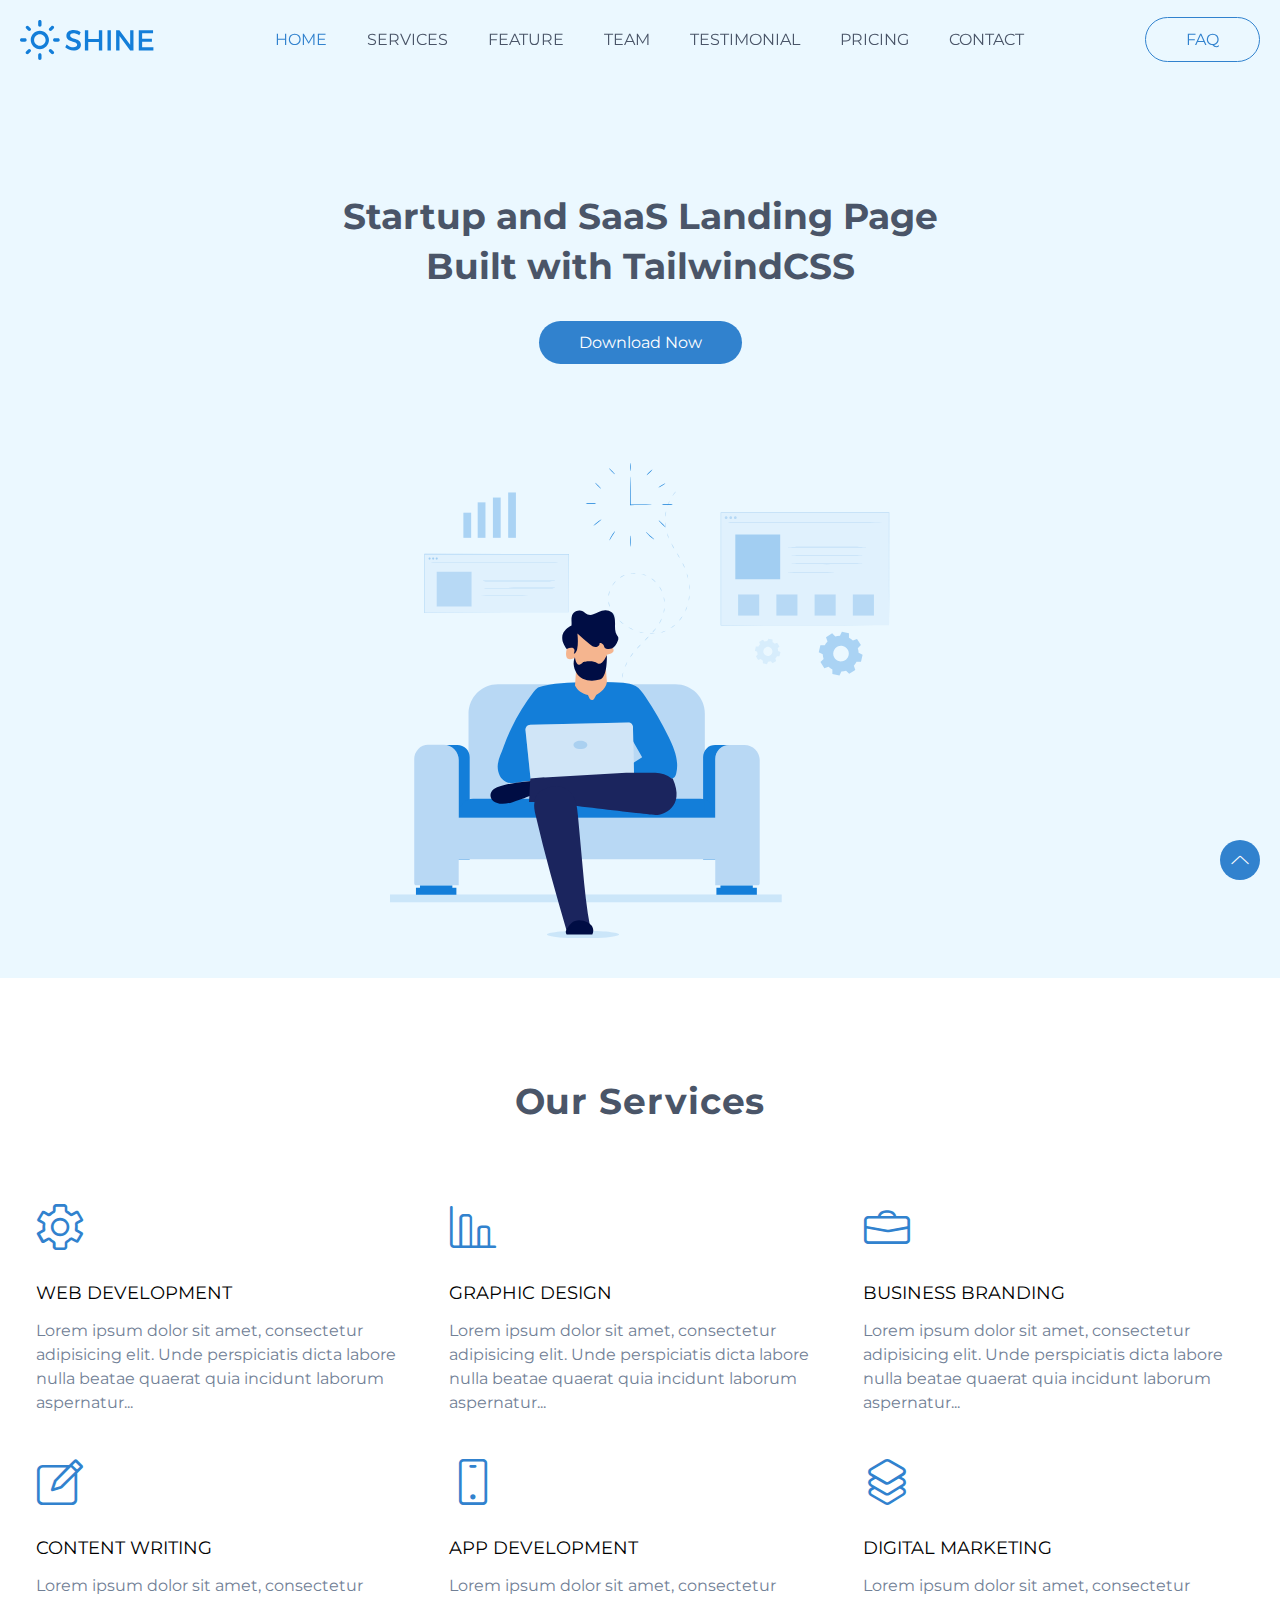
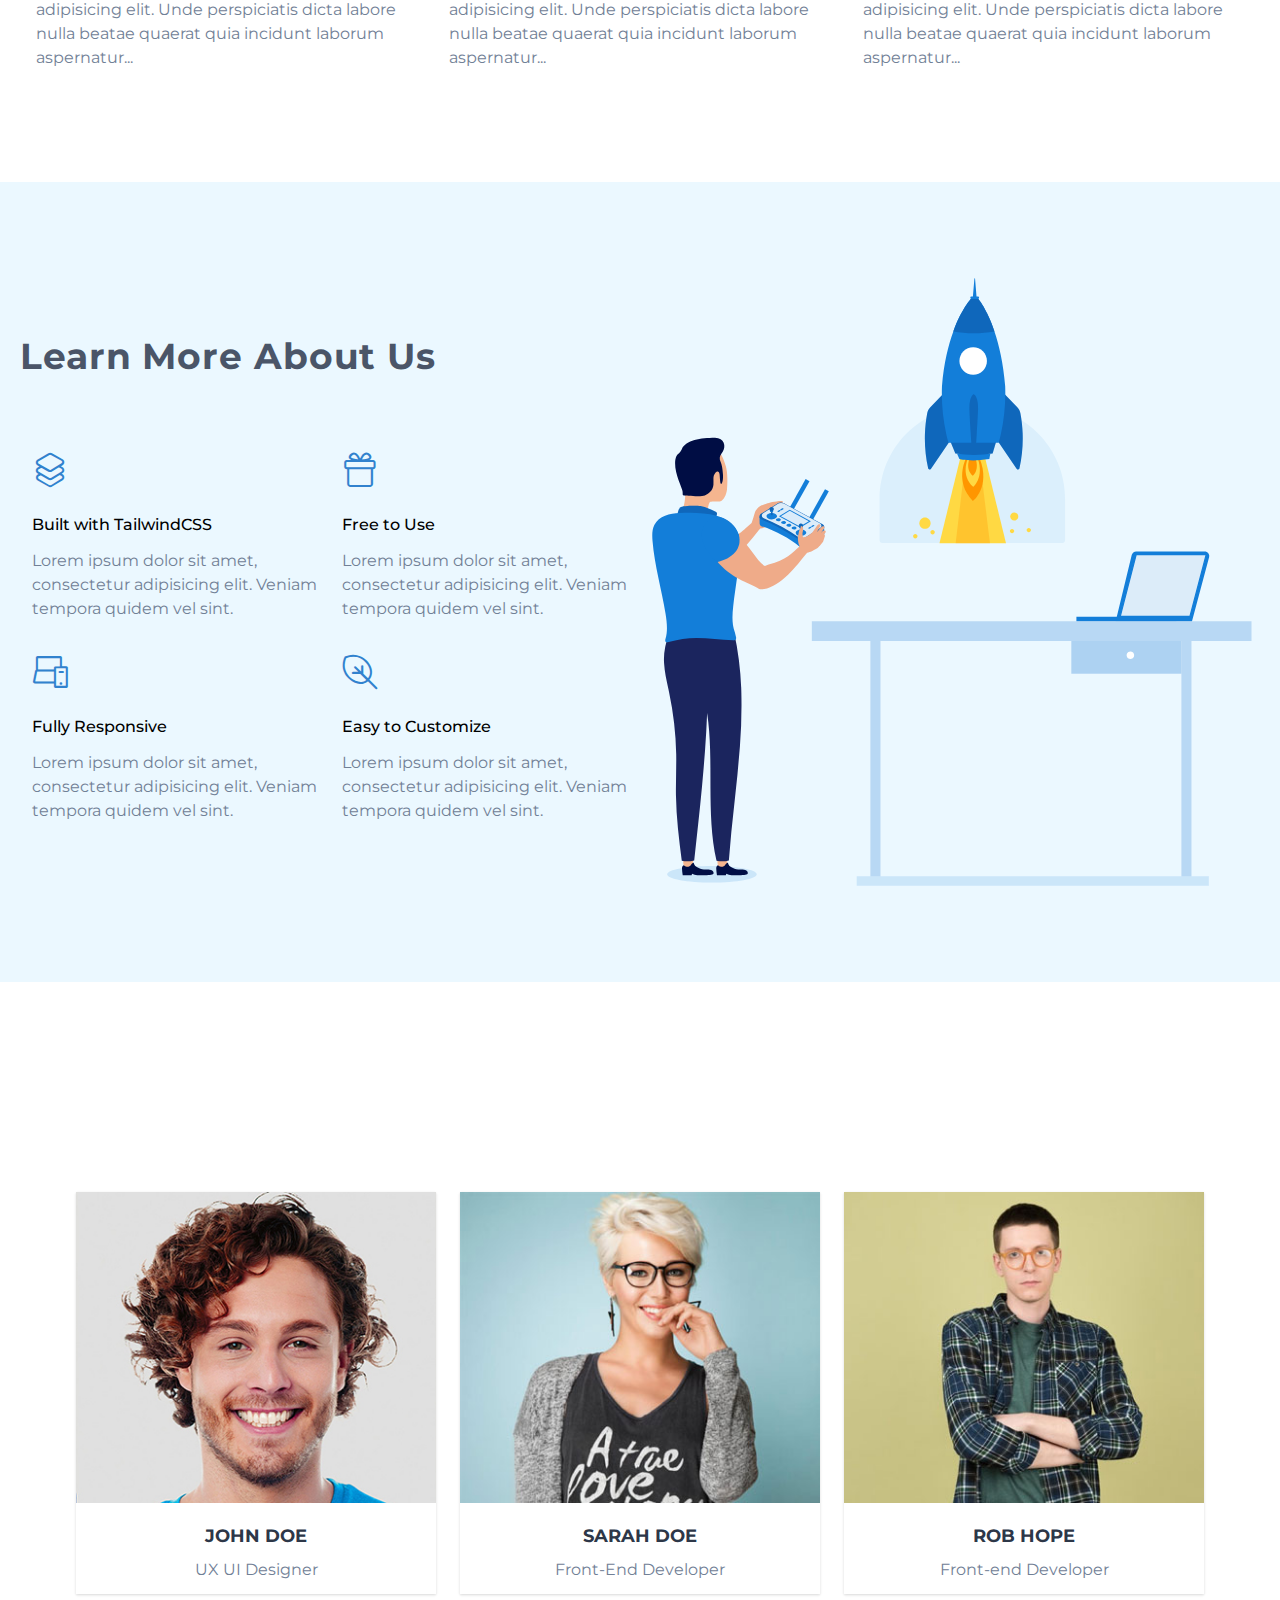
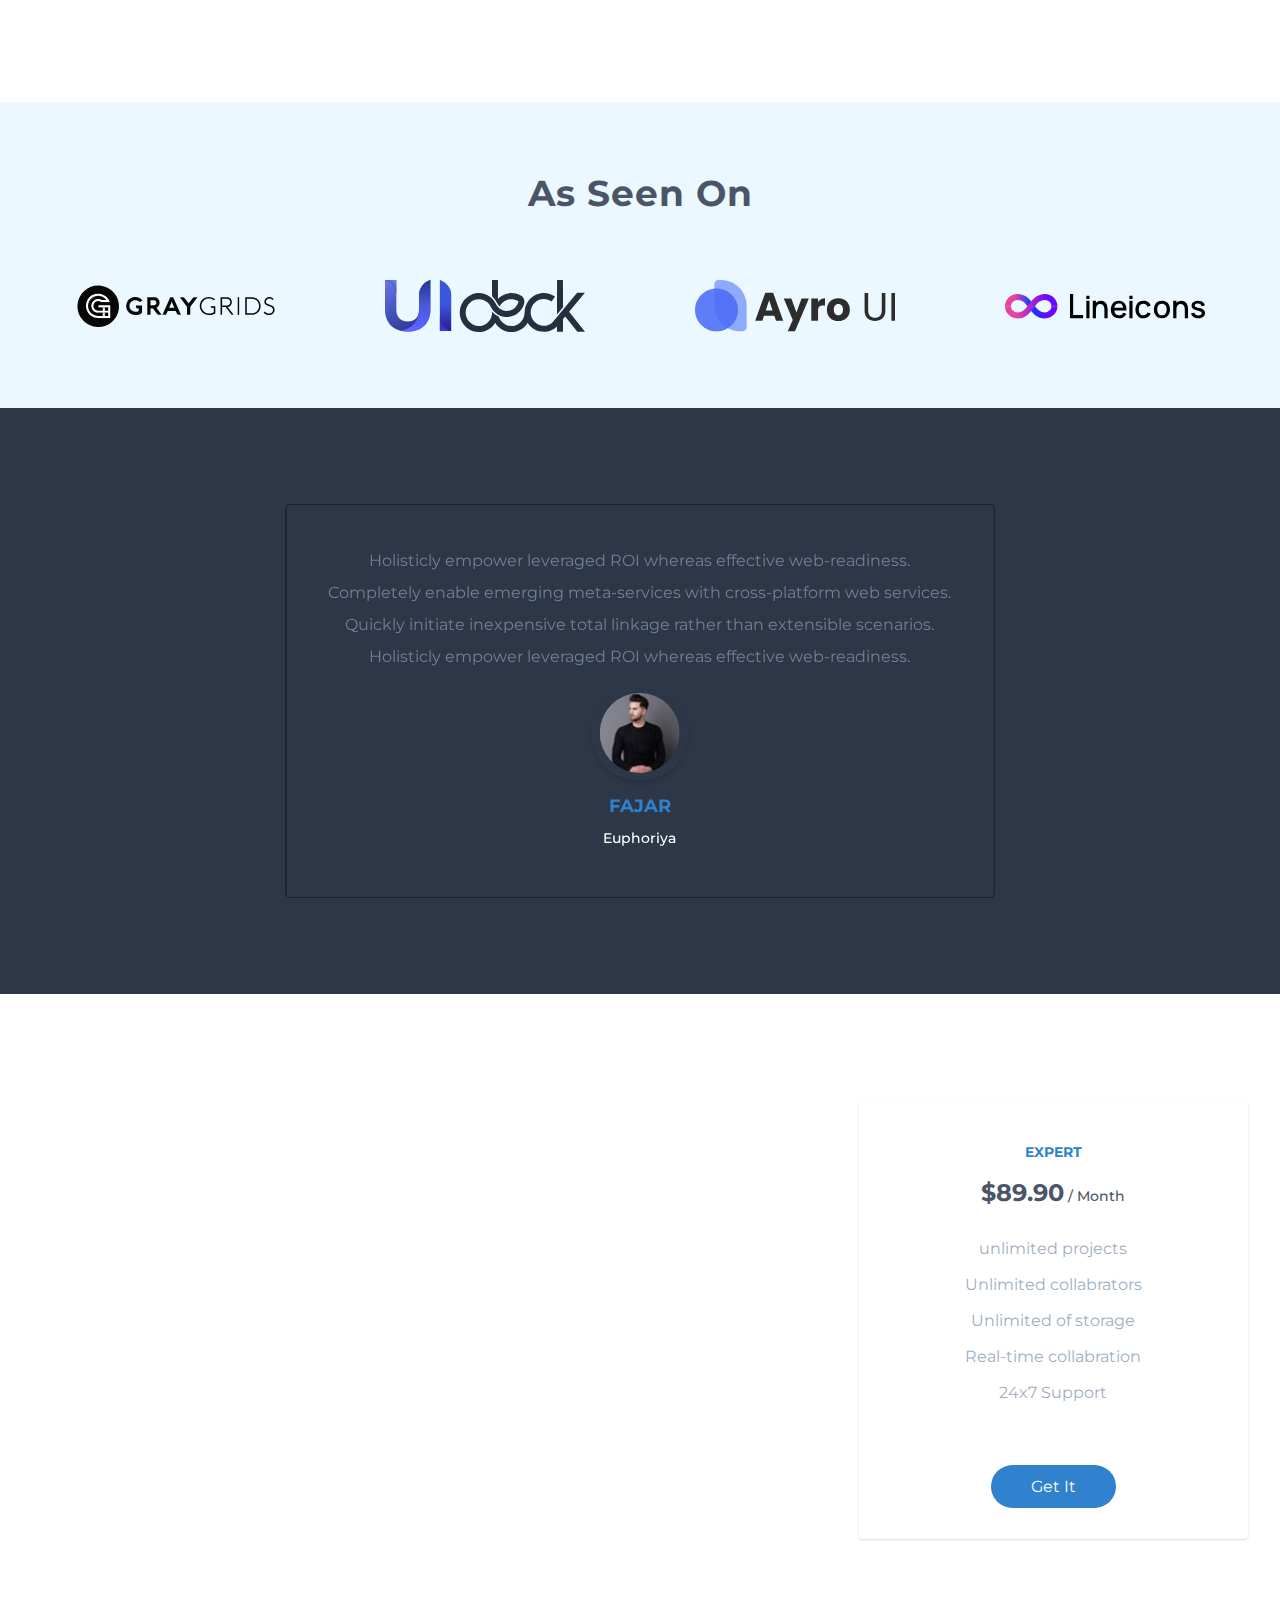
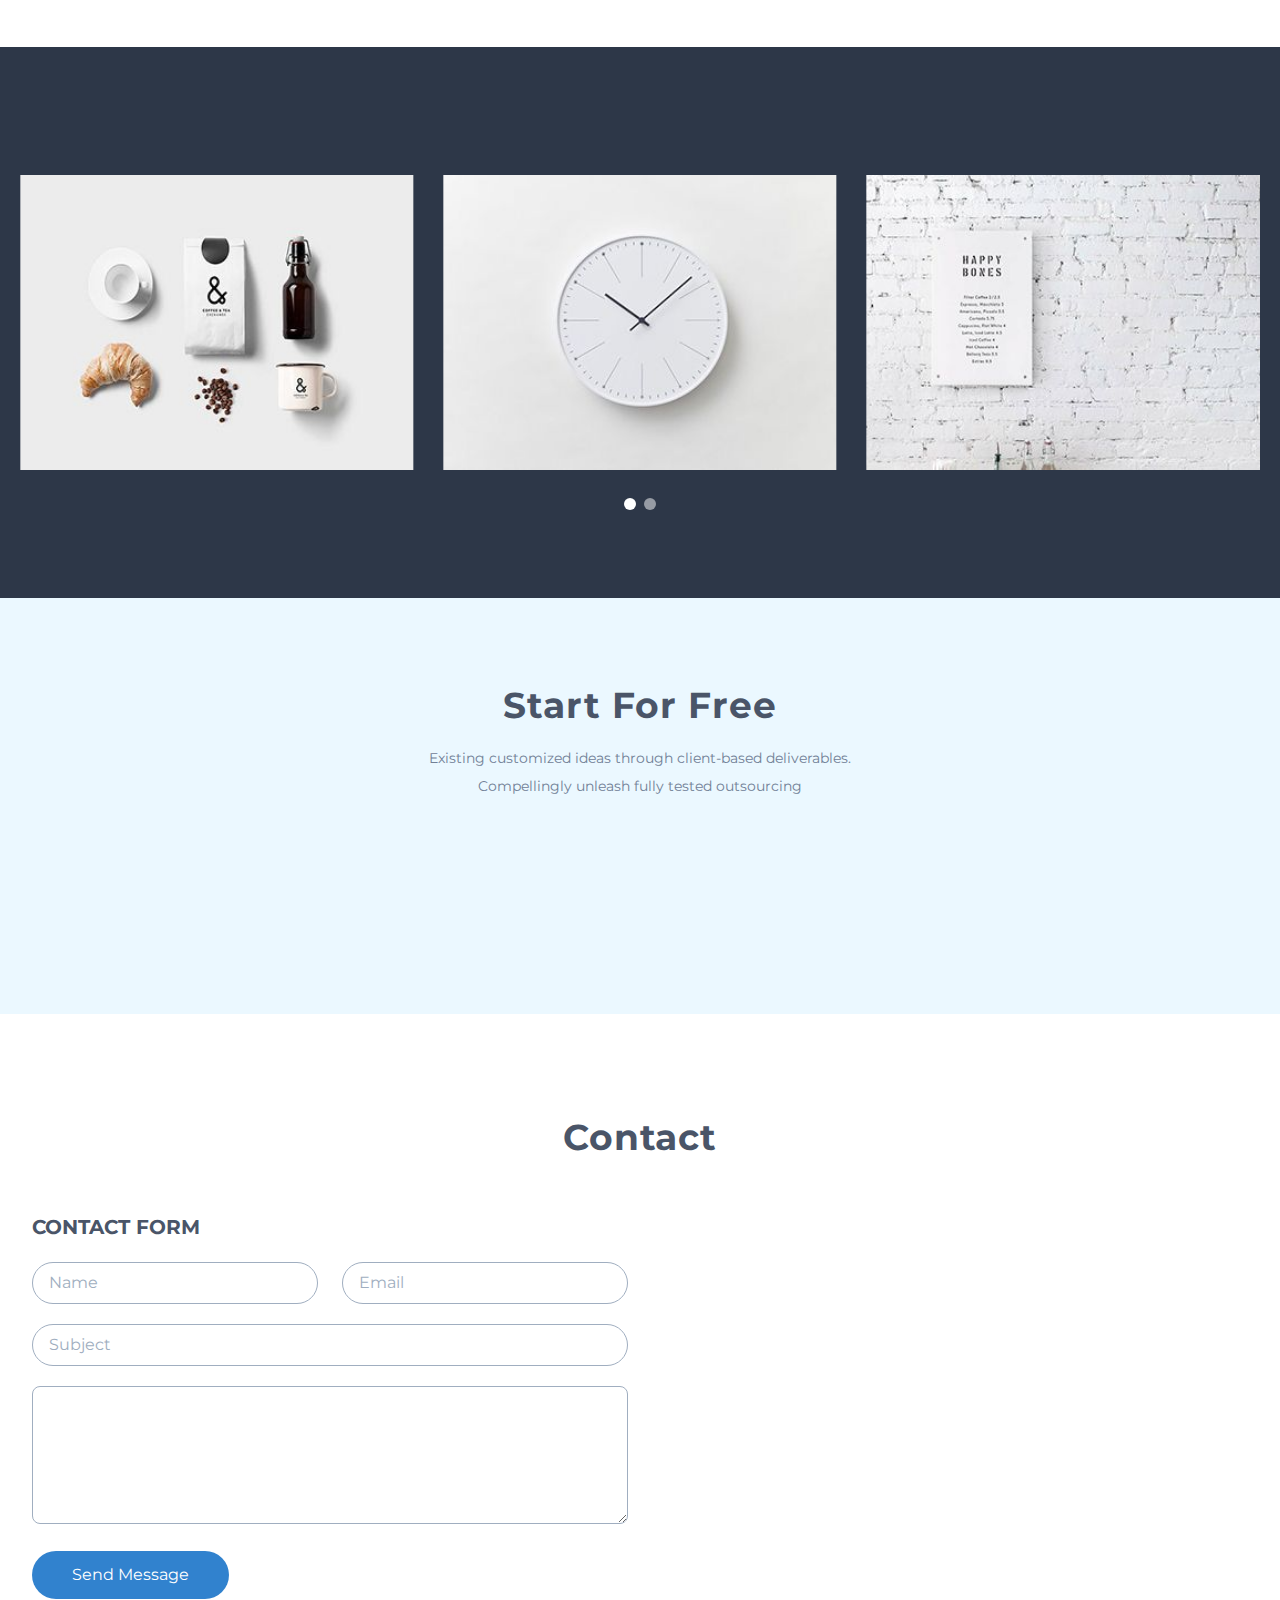
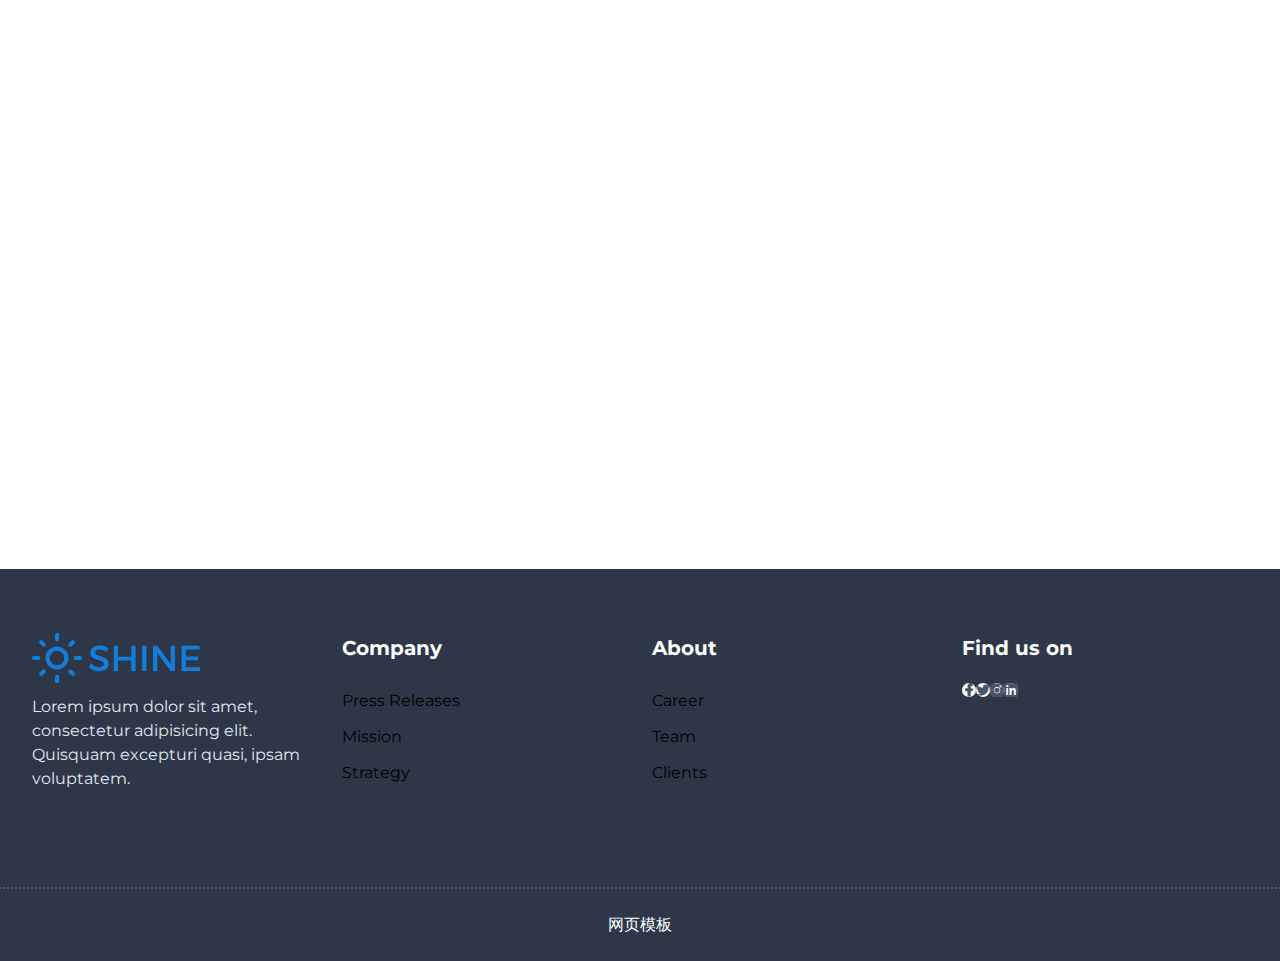
==== index.html @ 3888c2de "maker" ====
<!DOCTYPE html>
<html lang="en" style="scroll-behavior: smooth">
  <head>
    <!-- Required meta tags -->
    <meta charset="utf-8" />
    <meta
      name="viewport"
      content="width=device-width, initial-scale=1, shrink-to-fit=no"
    />

    <!--====== Favicon Icon ======-->
    <link rel="shortcut icon" href="assets/img/favicon.png" type="image/png" />

    <title>Shine - TailwindCSS Startup and SaaS Landing Page Template</title>

    <!-- Icon -->
    <link rel="stylesheet" href="assets/css/lineicons.css" />
	<link rel="stylesheet" href="assets/css/animate.css" />
	<link rel="stylesheet" href="assets/css/tiny-slider.css" />
    <!-- Tailwind css -->
    <link rel="stylesheet" href="assets/css/tailwind.css" />
  </head>
  <body>
    <!-- Header Area wrapper Starts -->
<header id="header-wrap" class="relative">
  <div class="navigation fixed top-0 left-0 w-full z-30 duration-300">
    <div class="container">
      <nav class="navbar py-2 navbar-expand-lg flex justify-between items-center relative duration-300"> <a class="navbar-brand" href="index.html"><img src="assets/img/logo.svg" alt="Logo"> </a>
        <button class="navbar-toggler focus:outline-none block lg:hidden" type="button" data-toggle="collapse" data-target="#navbarSupportedContent" aria-controls="navbarSupportedContent" aria-expanded="false" aria-label="Toggle navigation"> <span class="toggler-icon"></span> <span class="toggler-icon"></span> <span class="toggler-icon"></span> </button>
        <div class="collapse navbar-collapse hidden lg:block duration-300 shadow absolute top-100 left-0 mt-full bg-white z-20 px-5 py-3 w-full lg:static lg:bg-transparent lg:shadow-none" id="navbarSupportedContent">
          <ul class="navbar-nav mr-auto justify-center items-center lg:flex">
            <li class="nav-item"> <a class="page-scroll active" href="#hero-area">Home</a> </li>
            <li class="nav-item"> <a class="page-scroll" href="#services">Services</a> </li>
            <li class="nav-item"> <a class="page-scroll" href="#feature">feature</a> </li>
            <li class="nav-item"> <a class="page-scroll" href="#team">Team</a> </li>
            <li class="nav-item"> <a class="page-scroll" href="#testimonial">Testimonial</a> </li>
            <li class="nav-item"> <a class="page-scroll" href="#pricing">Pricing</a> </li>
            <li class="nav-item"> <a class="page-scroll" href="#contact">Contact</a> </li>
          </ul>
        </div>
        <div class="header-btn hidden sm:block sm:absolute sm:right-0 sm:mr-16 lg:static lg:mr-0"> <a class="text-blue-600 border border-blue-600 px-10 py-3 rounded-full duration-300 hover:bg-blue-600 hover:text-white" href="#feature">FAQ</a> </div>
      </nav>
    </div>
  </div>
</header>
    <!-- Header Area wrapper End -->

    <!-- Hero Area Start -->
<section id="hero-area" class="bg-blue-100 pt-48 pb-10">
  <div class="container">
    <div class="flex justify-between">
      <div class="w-full text-center">
        <h2 class="text-4xl font-bold leading-snug text-gray-700 mb-10 wow fadeInUp animated" data-wow-delay="1s" style="visibility: visible;-webkit-animation-delay: 1s; -moz-animation-delay: 1s; animation-delay: 1s;">Startup and SaaS Landing Page <br class="hidden lg:block">
          Built with TailwindCSS</h2>
        <div class="text-center mb-10 wow fadeInUp animated" data-wow-delay="1.2s" style="visibility: visible;-webkit-animation-delay: 1.2s; -moz-animation-delay: 1.2s; animation-delay: 1.2s;"> <a href="#" rel="nofollow" class="btn">Download Now</a> </div>
        <div class="text-center wow fadeInUp animated" data-wow-delay="1.6s" style="visibility: visible;-webkit-animation-delay: 1.6s; -moz-animation-delay: 1.6s; animation-delay: 1.6s;"> <img class="img-fluid mx-auto" alt="" src="assets/img/hero.svg"> </div>
      </div>
    </div>
  </div>
</section>
    <!-- Hero Area End -->

    <!-- Services Section Start -->
    <section id="services" class="py-24">
      <div class="container px-4">
        <div class="text-center">
          <h2 class="mb-12 text-4xl text-gray-700 font-bold tracking-wide">
            Our Services
          </h2>
        </div>
        <div class="flex flex-wrap">
          <!-- Services item -->
          <div class="w-full sm:w-1/2 md:w-1/2 lg:w-1/3">
            <div class="m-4">
              <div class="mb-4 text-blue-600 text-5xl">
                <i class="lni lni-cog"> </i>
              </div>
              <div>
                <h3
                  class="
                    text-gray-800
                    font-semibold
                    text-lg
                    block
                    mb-3
                    uppercase
                  "
                >
                  Web Development
                </h3>
                <p class="text-gray-600">
                  Lorem ipsum dolor sit amet, consectetur adipisicing elit. Unde
                  perspiciatis dicta labore nulla beatae quaerat quia incidunt
                  laborum aspernatur...
                </p>
              </div>
            </div>
          </div>
          <!-- Services item -->
          <div class="w-full sm:w-1/2 md:w-1/2 lg:w-1/3">
            <div class="m-4">
              <div class="mb-4 text-blue-600 text-5xl">
                <i class="lni lni-bar-chart"> </i>
              </div>
              <div>
                <h3
                  class="
                    text-gray-800
                    font-semibold
                    text-lg
                    block
                    mb-3
                    uppercase
                  "
                >
                  Graphic Design
                </h3>
                <p class="text-gray-600">
                  Lorem ipsum dolor sit amet, consectetur adipisicing elit. Unde
                  perspiciatis dicta labore nulla beatae quaerat quia incidunt
                  laborum aspernatur...
                </p>
              </div>
            </div>
          </div>
          <!-- Services item -->
          <div class="w-full sm:w-1/2 md:w-1/2 lg:w-1/3">
            <div class="m-4">
              <div class="mb-4 text-blue-600 text-5xl">
                <i class="lni lni-briefcase"> </i>
              </div>
              <div>
                <h3
                  class="
                    text-gray-800
                    font-semibold
                    text-lg
                    block
                    mb-3
                    uppercase
                  "
                >
                  Business Branding
                </h3>
                <p class="text-gray-600">
                  Lorem ipsum dolor sit amet, consectetur adipisicing elit. Unde
                  perspiciatis dicta labore nulla beatae quaerat quia incidunt
                  laborum aspernatur...
                </p>
              </div>
            </div>
          </div>
          <!-- Services item -->
          <div class="w-full sm:w-1/2 md:w-1/2 lg:w-1/3">
            <div class="m-4">
              <div class="mb-4 text-blue-600 text-5xl">
                <i class="lni lni-pencil-alt"> </i>
              </div>
              <div>
                <h3
                  class="
                    text-gray-800
                    font-semibold
                    text-lg
                    block
                    mb-3
                    uppercase
                  "
                >
                  Content Writing
                </h3>
                <p class="text-gray-600">
                  Lorem ipsum dolor sit amet, consectetur adipisicing elit. Unde
                  perspiciatis dicta labore nulla beatae quaerat quia incidunt
                  laborum aspernatur...
                </p>
              </div>
            </div>
          </div>
          <!-- Services item -->
          <div class="w-full sm:w-1/2 md:w-1/2 lg:w-1/3">
            <div class="m-4">
              <div class="mb-4 text-blue-600 text-5xl">
                <i class="lni lni-mobile"> </i>
              </div>
              <div>
                <h3
                  class="
                    text-gray-800
                    font-semibold
                    text-lg
                    block
                    mb-3
                    uppercase
                  "
                >
                  App Development
                </h3>
                <p class="text-gray-600">
                  Lorem ipsum dolor sit amet, consectetur adipisicing elit. Unde
                  perspiciatis dicta labore nulla beatae quaerat quia incidunt
                  laborum aspernatur...
                </p>
              </div>
            </div>
          </div>
          <!-- Services item -->
          <div class="w-full sm:w-1/2 md:w-1/2 lg:w-1/3">
            <div class="m-4">
              <div class="mb-4 text-blue-600 text-5xl">
                <i class="lni lni-layers"> </i>
              </div>
              <div>
                <h3
                  class="
                    text-gray-800
                    font-semibold
                    text-lg
                    block
                    mb-3
                    uppercase
                  "
                >
                  Digital Marketing
                </h3>
                <p class="text-gray-600">
                  Lorem ipsum dolor sit amet, consectetur adipisicing elit. Unde
                  perspiciatis dicta labore nulla beatae quaerat quia incidunt
                  laborum aspernatur...
                </p>
              </div>
            </div>
          </div>
        </div>
      </div>
    </section>
    <!-- Services Section End -->

    <!-- Feature Section Start -->
    <div id="feature" class="bg-blue-100 py-24">
      <div class="container px-4">
        <div class="flex flex-wrap items-center">
          <div class="w-full lg:w-1/2">
            <div class="mb-5 lg:mb-0">
              <h2 class="mb-12 text-4xl text-gray-700 font-bold tracking-wide">
                Learn More About Us
              </h2>

              <div class="flex flex-wrap">
                <div class="w-full sm:w-1/2 lg:w-1/2">
                  <div class="m-3">
                    <div class="icon text-4xl text-blue-600 mb-3">
                      <i class="lni lni-layers"> </i>
                    </div>
                    <div class="features-content">
                      <h4 class="text-gray-800 font-medium block mb-3">
                        Built with TailwindCSS
                      </h4>
                      <p>
                        Lorem ipsum dolor sit amet, consectetur adipisicing
                        elit. Veniam tempora quidem vel sint.
                      </p>
                    </div>
                  </div>
                </div>
                <div class="w-full sm:w-1/2 lg:w-1/2">
                  <div class="m-3">
                    <div class="icon text-4xl text-blue-600 mb-3">
                      <i class="lni lni-gift"> </i>
                    </div>
                    <div class="features-content">
                      <h4 class="text-gray-800 font-medium block mb-3">
                        Free to Use
                      </h4>
                      <p>
                        Lorem ipsum dolor sit amet, consectetur adipisicing
                        elit. Veniam tempora quidem vel sint.
                      </p>
                    </div>
                  </div>
                </div>
                <div class="w-full sm:w-1/2 lg:w-1/2">
                  <div class="m-3">
                    <div class="icon text-4xl text-blue-600 mb-3">
                      <i class="lni lni-laptop-phone"> </i>
                    </div>
                    <div class="features-content">
                      <h4 class="text-gray-800 font-medium block mb-3">
                        Fully Responsive
                      </h4>
                      <p>
                        Lorem ipsum dolor sit amet, consectetur adipisicing
                        elit. Veniam tempora quidem vel sint.
                      </p>
                    </div>
                  </div>
                </div>
                <div class="w-full sm:w-1/2 lg:w-1/2">
                  <div class="m-3">
                    <div class="icon text-4xl text-blue-600 mb-3">
                      <i class="lni lni-leaf"> </i>
                    </div>
                    <div class="features-content">
                      <h4 class="text-gray-800 font-medium block mb-3">
                        Easy to Customize
                      </h4>
                      <p>
                        Lorem ipsum dolor sit amet, consectetur adipisicing
                        elit. Veniam tempora quidem vel sint.
                      </p>
                    </div>
                  </div>
                </div>
              </div>
            </div>
          </div>
          <div class="w-full lg:w-1/2">
            <div class="mx-3 lg:mr-0 lg:ml-3">
              <img src="assets/img/feature/img-1.svg" alt="" />
            </div>
          </div>
        </div>
      </div>
    </div>
    <!-- Feature Section End -->

    <!-- Team Section Start -->
<section id="team" class="py-24 text-center">
  <div class="container">
    <div class="text-center">
      <h2 class="mb-12 section-heading wow fadeInDown animated" data-wow-delay="0.3s" style="visibility: visible;-webkit-animation-delay: 0.3s; -moz-animation-delay: 0.3s; animation-delay: 0.3s;">Our Team</h2>
    </div>
    <div class="flex flex-wrap justify-center">
      <div class="max-w-sm sm:w-1/2 md:w-1/2 lg:w-1/3">
        <div class="team-item">
          <div class="team-img relative"> <img class="img-fluid" alt="" src="assets/img/team/img1.jpg">
            <div class="team-overlay">
              <ul class="flex justify-center">
                <li class="mx-1"> <a href="#" class="social-link hover:bg-indigo-500"> <i class="lni lni-facebook-original" aria-hidden="true"></i> </a> </li>
                <li class="mx-1"> <a href="#" class="social-link hover:bg-blue-400"> <i class="lni lni-twitter-original" aria-hidden="true"></i> </a> </li>
                <li class="mx-1"> <a href="#" class="social-link hover:bg-red-500"> <i class="lni lni-instagram-original" aria-hidden="true"></i> </a> </li>
              </ul>
            </div>
          </div>
          <div class="text-center px-5 py-3">
            <h3 class="team-name">John Doe</h3>
            <p>UX UI Designer</p>
          </div>
        </div>
      </div>
      <div class="max-w-sm sm:w-1/2 md:w-1/2 lg:w-1/3">
        <div class="team-item">
          <div class="team-img relative"> <img class="img-fluid" alt="" src="assets/img/team/img2.jpg">
            <div class="team-overlay">
              <ul class="flex justify-center">
                <li class="mx-1"> <a href="#" class="social-link hover:bg-indigo-500"> <i class="lni lni-facebook-original" aria-hidden="true"></i> </a> </li>
                <li class="mx-1"> <a href="#" class="social-link hover:bg-blue-400"> <i class="lni lni-twitter-original" aria-hidden="true"></i> </a> </li>
                <li class="mx-1"> <a href="#" class="social-link hover:bg-red-500"> <i class="lni lni-instagram-original" aria-hidden="true"></i> </a> </li>
              </ul>
            </div>
          </div>
          <div class="text-center px-5 py-3">
            <h3 class="team-name">Sarah Doe</h3>
            <p>Front-End Developer</p>
          </div>
        </div>
      </div>
      <div class="max-w-sm sm:w-1/2 md:w-1/2 lg:w-1/3">
        <div class="team-item">
          <div class="team-img relative"> <img class="img-fluid" alt="" src="assets/img/team/img3.jpg">
            <div class="team-overlay">
              <ul class="flex justify-center">
                <li class="mx-1"> <a href="#" class="social-link hover:bg-indigo-500"> <i class="lni lni-facebook-original" aria-hidden="true"></i> </a> </li>
                <li class="mx-1"> <a href="#" class="social-link hover:bg-blue-400"> <i class="lni lni-twitter-original" aria-hidden="true"></i> </a> </li>
                <li class="mx-1"> <a href="#" class="social-link hover:bg-red-500"> <i class="lni lni-instagram-original" aria-hidden="true"></i> </a> </li>
              </ul>
            </div>
          </div>
          <div class="text-center px-5 py-3">
            <h3 class="team-name">Rob Hope</h3>
            <p>Front-end Developer</p>
          </div>
        </div>
      </div>
    </div>
  </div>
</section>
    <!-- Team Section End -->

    <!-- Clients Section Start -->
    <div id="clients" class="py-16 bg-blue-100">
      <div class="container px-4">
        <div class="text-center">
          <h2 class="mb-12 text-4xl text-gray-700 font-bold tracking-wide">
            As Seen On
          </h2>
        </div>
        <div class="flex flex-wrap justify-center items-center">
          <div class="w-1/2 md:w-1/4 lg:w-1/4">
            <div class="m-3 p-4 group text-center">
              <img
                class="
                  mx-auto
                  opacity-60
                  group-hover:opacity-100
                  filter
                  grayscale
                  group-hover:filter-none group-hover:grayscale-[none]
                "
                src="assets/img/clients/graygrids.svg"
                alt=""
              />
            </div>
          </div>
          <div class="w-1/2 md:w-1/4 lg:w-1/4">
            <div class="m-3 p-4 group text-center">
              <img
                class="
                  mx-auto
                  opacity-60
                  group-hover:opacity-100
                  filter
                  grayscale
                  group-hover:filter-none group-hover:grayscale-[none]
                "
                src="assets/img/clients/uideck.svg"
                alt=""
              />
            </div>
          </div>
          <div class="w-1/2 md:w-1/4 lg:w-1/4">
            <div class="m-3 p-4 group text-center">
              <img
                class="
                  mx-auto
                  opacity-60
                  group-hover:opacity-100
                  filter
                  grayscale
                  group-hover:filter-none group-hover:grayscale-[none]
                "
                src="assets/img/clients/ayroui.svg"
                alt=""
              />
            </div>
          </div>
          <div class="w-1/2 md:w-1/4 lg:w-1/4">
            <div class="m-3 p-4 group text-center">
              <img
                class="
                  mx-auto
                  opacity-60
                  group-hover:opacity-100
                  filter
                  grayscale
                  group-hover:filter-none group-hover:grayscale-[none]
                "
                src="assets/img/clients/lineicons.svg"
                alt=""
              />
            </div>
          </div>
        </div>
      </div>
    </div>
    <!-- Clients Section End -->


<section id=testimonial class="py-24 bg-gray-800">
  <div class=container>
    <div class="flex justify-center mx-3">
      <div class="w-full lg:w-7/12">
        <div id=testimonials class=testimonials>
          <div class="item focus:outline-none">
            <div class="text-center py-10 px-8 md:px-10 rounded border border-gray-900">
              <div class=text-center>
                <p class="text-gray-600 leading-loose">Holisticly empower leveraged ROI whereas effective web-readiness. Completely enable emerging meta-services with cross-platform web services. Quickly initiate inexpensive total linkage rather than extensible scenarios. Holisticly empower leveraged ROI whereas effective web-readiness. </p>
              </div>
              <div class="my-3 mx-auto w-24 h-24 shadow-md rounded-full"> <img class="rounded-full p-2 w-full" src="assets/img/testimonial/img1.jpg" alt=""> </div>
              <div class=mb-2>
                <h2 class="font-bold text-lg uppercase text-blue-600 mb-2">Fajar</h2>
                <h3 class="font-medium text-white text-sm">Euphoriya</h3>
              </div>
            </div>
          </div>
          <div class="item focus:outline-none">
            <div class="text-center py-10 px-8 md:px-10 rounded border border-gray-900">
              <div class=text-center>
                <p class="text-gray-600 leading-loose">Holisticly empower leveraged ROI whereas effective web-readiness. Completely enable emerging meta-services with cross-platform web services. Quickly initiate inexpensive total linkage rather than extensible scenarios. Holisticly empower leveraged ROI whereas effective web-readiness. </p>
              </div>
              <div class="my-3 mx-auto w-24 h-24 shadow-md rounded-full"> <img class="rounded-full p-2 w-full" src="assets/img/testimonial/img2.jpg" alt=""> </div>
              <div class=mb-2>
                <h2 class="font-bold text-lg uppercase text-blue-600 mb-2">Mila</h2>
                <h3 class="font-medium text-white text-sm">PageBulb</h3>
              </div>
            </div>
          </div>
          <div class="item focus:outline-none">
            <div class="text-center py-10 px-8 md:px-10 rounded border border-gray-900">
              <div class=text-center>
                <p class="text-gray-600 leading-loose">Holisticly empower leveraged ROI whereas effective web-readiness. Completely enable emerging meta-services with cross-platform web services. Quickly initiate inexpensive total linkage rather than extensible scenarios. Holisticly empower leveraged ROI whereas effective web-readiness. </p>
              </div>
              <div class="my-3 mx-auto w-24 h-24 shadow-md rounded-full"> <img class="rounded-full p-2 w-full" src="assets/img/testimonial/img1.jpg" alt=""> </div>
              <div class=mb-2>
                <h2 class="font-bold text-lg uppercase text-blue-600 mb-2">Rob</h2>
                <h3 class="font-medium text-white text-sm">OnePageLove</h3>
              </div>
            </div>
          </div>
        </div>
      </div>
    </div>
  </div>
</section>


    <!-- Pricing section Start -->
    <section id="pricing" class="py-24">
      <div class="container px-4">
        <div class="flex flex-wrap justify-center md:justify-start">
          <!-- single pricing table starts -->
          <div class="w-3/4 sm:w-2/3 md:w-1/2 lg:w-1/3">
            <div
              class="
                m-3
                text-center
                py-10
                px-8
                shadow
                rounded
                duration-300
                hover:shadow-lg hover:bg-blue-100
                wow
                fadeInLeft
              "
            >
              <div class="mb-3">
                <h3 class="text-blue-600 font-bold uppercase text-sm">Basic</h3>
              </div>
              <div class="mb-5">
                <p class="text-gray-700">
                  <span class="font-bold text-2xl">$12.90</span>
                  <span class="font-medium text-sm">/ Month</span>
                </p>
              </div>
              <ul class="mb-16">
                <li class="text-gray-500 leading-9">Up to 5 projects</li>
                <li class="text-gray-500 leading-9">Up to 10 collabrators</li>
                <li class="text-gray-500 leading-9">2gb of storage</li>
              </ul>
              <a
                href="javascript:void(0)"
                class="
                  text-white
                  bg-blue-600
                  px-10
                  py-3
                  rounded-full
                  duration-300
                  hover:bg-blue-500
                "
                >Get It</a
              >
            </div>
          </div>
          <!-- single pricing table ends -->
          <!-- single pricing table starts -->
          <div class="w-3/4 sm:w-2/3 md:w-1/2 lg:w-1/3">
            <div
              class="
                m-3
                text-center
                py-10
                px-8
                shadow
                rounded
                duration-300
                hover:shadow-lg hover:bg-blue-100
                bg-blue-100
                wow
                fadeInLeft
              "
            >
              <div class="mb-3">
                <h3 class="text-blue-600 font-bold uppercase text-sm">
                  PROFESIONAL
                </h3>
              </div>
              <div class="mb-5">
                <p class="text-gray-700">
                  <span class="font-bold text-2xl">$49.90</span>
                  <span class="font-medium text-sm">/ Month</span>
                </p>
              </div>
              <ul class="mb-16">
                <li class="text-gray-500 leading-9">Up to 10 projects</li>
                <li class="text-gray-500 leading-9">Up to 20 collabrators</li>
                <li class="text-gray-500 leading-9">10gb of storage</li>
                <li class="text-gray-500 leading-9">Real-time collabration</li>
              </ul>
              <a
                href="javascript:void(0)"
                class="
                  text-white
                  bg-blue-600
                  px-10
                  py-3
                  rounded-full
                  duration-300
                  hover:bg-blue-500
                "
                >Get It</a
              >
            </div>
          </div>
          <!-- single pricing table ends -->
          <!-- single pricing table starts -->
          <div class="w-3/4 sm:w-2/3 md:w-1/2 lg:w-1/3">
            <div
              class="
                m-3
                text-center
                py-10
                px-8
                shadow
                rounded
                duration-300
                hover:shadow-lg hover:bg-blue-100
              "
            >
              <div class="mb-3">
                <h3 class="text-blue-600 font-bold uppercase text-sm">
                  EXPERT
                </h3>
              </div>
              <div class="mb-5">
                <p class="text-gray-700">
                  <span class="font-bold text-2xl">$89.90</span>
                  <span class="font-medium text-sm">/ Month</span>
                </p>
              </div>
              <ul class="mb-16">
                <li class="text-gray-500 leading-9">unlimited projects</li>
                <li class="text-gray-500 leading-9">Unlimited collabrators</li>
                <li class="text-gray-500 leading-9">Unlimited of storage</li>
                <li class="text-gray-500 leading-9">Real-time collabration</li>
                <li class="text-gray-500 leading-9">24x7 Support</li>
              </ul>
              <a
                href="javascript:void(0)"
                class="
                  text-white
                  bg-blue-600
                  px-10
                  py-3
                  rounded-full
                  duration-300
                  hover:bg-blue-500
                "
                >Get It</a
              >
            </div>
          </div>
          <!-- single pricing table ends -->
        </div>
      </div>
    </section>
    <!-- Pricing Table Section End -->


<section class="carousel-area bg-gray-800 py-32">
  <div class=container>
    <div class=flex>
      <div class="w-full relative">
        <div class=portfolio-carousel>
          <div> <img class=w-full src="assets/img/slide/img1.jpg" alt=""> </div>
          <div> <img class=w-full src="assets/img/slide/img2.jpg" alt=""> </div>
          <div> <img class=w-full src="assets/img/slide/img3.jpg" alt=""> </div>
          <div> <img class=w-full src="assets/img/slide/img4.jpg" alt=""> </div>
          <div> <img class=w-full src="assets/img/slide/img5.jpg" alt=""> </div>
          <div> <img class=w-full src="assets/img/slide/img6.jpg" alt=""> </div>
        </div>
      </div>
    </div>
  </div>
</section>


    <!-- Subscribe Section Start -->
    <section id="Subscribes" class="text-center py-20 bg-blue-100">
      <div class="container px-4">
        <div class="flex justify-center mx-3">
          <div class="w-full sm:w-3/4 md:w-2/3 lg:w-1/2">
            <h4 class="mb-3 text-4xl text-gray-700 font-bold tracking-wide">
              Start For Free
            </h4>
            <p class="mb-4 text-gray-600 leading-loose text-sm">
              Existing customized ideas through client-based deliverables.
              <br />
              Compellingly unleash fully tested outsourcing
            </p>
            <form for="">
              <div class="wow fadeInDown">
                <input
                  type="Email"
                  class="
                    w-full
                    mb-5
                    bg-white
                    border border-blue-300
                    rounded-full
                    px-5
                    py-3
                    duration-300
                    focus:border-blue-600
                    outline-none
                  "
                  name="email"
                  placeholder="Email Address"
                />
                <button
                  class="
                    border-0
                    bg-blue-600
                    text-white
                    rounded-full
                    w-12
                    h-12
                    duration-300
                    hover:opacity-75
                  "
                  type="submit"
                >
                  <i class="lni lni-arrow-right"> </i>
                </button>
              </div>
            </form>
          </div>
        </div>
      </div>
    </section>
    <!-- Subscribe Section End -->

    <!-- Contact Section Start -->
    <section id="contact" class="py-24">
      <div class="container px-4">
        <div class="text-center">
          <h2 class="mb-12 text-4xl text-gray-700 font-bold tracking-wide">
            Contact
          </h2>
        </div>

        <div class="flex flex-wrap contact-form-area">
          <div class="w-full md:w-1/2">
            <div class="contact">
              <h2 class="uppercase font-bold text-xl text-gray-700 mb-5 ml-3">
                Contact Form
              </h2>
              <form id="contactForm" action="#0" method="POST">
                <div class="flex flex-wrap">
                  <div class="w-full sm:w-1/2 md:w-full lg:w-1/2">
                    <div class="mx-3">
                      <input
                        type="text"
                        class="form-input rounded-full"
                        id="name"
                        name="name"
                        placeholder="Name"
                        required
                        data-error="Please enter your name"
                      />
                    </div>
                  </div>
                  <div class="w-full sm:w-1/2 md:w-full lg:w-1/2">
                    <div class="mx-3">
                      <input
                        type="text"
                        placeholder="Email"
                        id="email"
                        class="form-input rounded-full"
                        name="email"
                        required
                        data-error="Please enter your email"
                      />
                    </div>
                  </div>
                  <div class="w-full">
                    <div class="mx-3">
                      <input
                        type="text"
                        placeholder="Subject"
                        id="subject"
                        name="subject"
                        class="form-input rounded-full"
                        required
                        data-error="Please enter your subject"
                      />
                    </div>
                  </div>
                  <div class="w-full">
                    <div class="mx-3">
                      <textarea
                        class="form-input rounded-lg"
                        id="message"
                        name="message"
                        placeholder="Your Message"
                        rows="5"
                        data-error="Write your message"
                        required
                      >
                      </textarea>
                    </div>
                  </div>
                  <div class="w-full">
                    <div class="submit-button mx-3">
                      <button
                        class="
                          text-white
                          bg-blue-600
                          px-10
                          py-3
                          rounded-full
                          duration-300
                          hover:bg-blue-500
                        "
                        id="form-submit"
                        type="submit"
                      >
                        Send Message
                      </button>
                    </div>
                  </div>
                </div>
              </form>
            </div>
          </div>
          <div class="w-full md:w-1/2">
            <div class="ml-3 md:ml-12 wow fadeIn">
              <h2 class="uppercase font-bold text-xl text-gray-700 mb-5">
                Get In Touch
              </h2>
              <div>
                <div class="flex flex-wrap mb-6 items-center">
                  <div
                    class="
                      w-10
                      h-10
                      flex
                      items-center
                      justify-center
                      bg-blue-600
                      text-xl text-white
                      rounded-full
                    "
                  >
                    <i class="lni lni-map-marker"> </i>
                  </div>
                  <p class="pl-3">Skopje, Macedonia</p>
                </div>
                <div class="flex flex-wrap mb-6 items-center">
                  <div
                    class="
                      w-10
                      h-10
                      flex
                      items-center
                      justify-center
                      bg-blue-600
                      text-xl text-white
                      rounded-full
                    "
                  >
                    <i class="lni lni-envelope"> </i>
                  </div>
                  <p class="pl-3">
                    <a href="javascript:void(0)" class="block">
                      email@gmail.com</a
                    >
                    <a href="javascript:void(0)" class="block">
                      tomsaulnier@gmail.com</a
                    >
                  </p>
                </div>
                <div class="flex flex-wrap mb-6 items-center">
                  <div
                    class="
                      w-10
                      h-10
                      flex
                      items-center
                      justify-center
                      bg-blue-600
                      text-xl text-white
                      rounded-full
                    "
                  >
                    <i class="lni lni-phone-set"> </i>
                  </div>
                  <p class="pl-3">
                    <a href="javascript:void(0)" class="block">+42 374 5967</a>
                    <a href="javascript:void(0)" class="block">+99 123 5967</a>
                  </p>
                </div>
              </div>
            </div>
          </div>
        </div>
      </div>
    </section>
    <!-- Contact Section End -->

    <!-- Map Section Start -->
    <section id="google-map-area">
      <div class="mx-6 mb-6">
        <div class="flex">
          <div class="w-full">
            <iframe style="border: 0; height: 450px; width: 100%" src="https://www.amap.com/" sandbox=""></iframe>
          </div>
        </div>
      </div>
    </section>
    <!-- Map Section End -->

    <!-- Footer Section Start -->
    <footer id="footer" class="bg-gray-800 py-16">
      <div class="container px-4">
        <div class="flex flex-wrap">
          <div class="w-full sm:w-1/2 md:w-1/2 lg:w-1/4">
            <div class="mx-3 mb-8">
              <div class="footer-logo mb-3">
                <img src="assets/img/logo.svg" alt="" />
              </div>
              <p class="text-gray-300">
                Lorem ipsum dolor sit amet, consectetur adipisicing elit.
                Quisquam excepturi quasi, ipsam voluptatem.
              </p>
            </div>
          </div>
          <div class="w-full sm:w-1/2 md:w-1/2 lg:w-1/4">
            <div class="mx-3 mb-8">
              <h3 class="font-bold text-xl text-white mb-5">Company</h3>
              <ul>
                <li>
                  <a
                    href="javascript:void(0)"
                    class="
                      leading-9
                      text-gray-100
                      duration-300
                      hover:text-blue-500
                    "
                  >
                    Press Releases
                  </a>
                </li>
                <li>
                  <a
                    href="javascript:void(0)"
                    class="
                      leading-9
                      text-gray-100
                      duration-300
                      hover:text-blue-500
                    "
                    >Mission</a
                  >
                </li>
                <li>
                  <a
                    href="javascript:void(0)"
                    class="
                      leading-9
                      text-gray-100
                      duration-300
                      hover:text-blue-500
                    "
                    >Strategy</a
                  >
                </li>
              </ul>
            </div>
          </div>
          <div class="w-full sm:w-1/2 md:w-1/2 lg:w-1/4">
            <div class="mx-3 mb-8">
              <h3 class="font-bold text-xl text-white mb-5">About</h3>
              <ul>
                <li>
                  <a
                    href="javascript:void(0)"
                    class="
                      leading-9
                      text-gray-100
                      duration-300
                      hover:text-blue-500
                    "
                  >
                    Career
                  </a>
                </li>
                <li>
                  <a
                    href="javascript:void(0)"
                    class="
                      leading-9
                      text-gray-100
                      duration-300
                      hover:text-blue-500
                    "
                    >Team</a
                  >
                </li>
                <li>
                  <a
                    href="javascript:void(0)"
                    class="
                      leading-9
                      text-gray-100
                      duration-300
                      hover:text-blue-500
                    "
                    >Clients</a
                  >
                </li>
              </ul>
            </div>
          </div>
          <div class="w-full sm:w-1/2 md:w-1/2 lg:w-1/4">
            <div class="mx-3 mb-8">
              <h3 class="font-bold text-xl text-white mb-5">Find us on</h3>

              <ul class="social-icons flex justify-start">
                <li class="mr-4">
                  <a
                    href="javascript:void(0)"
                    class="
                      flex
                      justify-center
                      items-center
                      w-8
                      h-8
                      bg-white
                      rounded-full
                      text-sm text-gray-700
                      duration-300
                      hover:text-white hover:bg-indigo-500
                    "
                  >
                    <i class="lni lni-facebook-filled" aria-hidden="true"> </i>
                  </a>
                </li>
                <li class="mr-4">
                  <a
                    href="javascript:void(0)"
                    class="
                      flex
                      justify-center
                      items-center
                      w-8
                      h-8
                      bg-white
                      rounded-full
                      text-sm text-gray-700
                      duration-300
                      hover:text-white hover:bg-blue-400
                    "
                  >
                    <i class="lni lni-twitter-filled" aria-hidden="true"> </i>
                  </a>
                </li>
                <li class="mr-4">
                  <a
                    href="javascript:void(0)"
                    class="
                      flex
                      justify-center
                      items-center
                      w-8
                      h-8
                      bg-white
                      rounded-full
                      text-sm text-gray-700
                      duration-300
                      hover:text-white hover:bg-red-500
                    "
                  >
                    <i class="lni lni-instagram-filled" aria-hidden="true"> </i>
                  </a>
                </li>
                <li class="mr-4">
                  <a
                    href="javascript:void(0)"
                    class="
                      flex
                      justify-center
                      items-center
                      w-8
                      h-8
                      bg-white
                      rounded-full
                      text-sm text-gray-700
                      duration-300
                      hover:text-white hover:bg-indigo-600
                    "
                  >
                    <i class="lni lni-linkedin-original" aria-hidden="true">
                    </i>
                  </a>
                </li>
              </ul>
            </div>
          </div>
        </div>
      </div>
    </footer>
    <!-- Footer Section End -->

    <section class="bg-gray-800 py-6 border-t-2 border-gray-700 border-dotted">
      <div class="container px-4">
        <div class="flex flex-wrap">
          <div class="w-full text-center">
            <p class="text-white">
              <a target="_blank" href="http://www.mobanwang.com/" title="网页模板">网页模板</a>
            </p>
          </div>
        </div>
      </div>
    </section>

    <!-- Go to Top Link -->
    <a
      href="#"
      class="
        back-to-top
        w-10
        h-10
        fixed
        bottom-0
        right-0
        mb-5
        mr-5
        flex
        items-center
        justify-center
        rounded-full
        bg-blue-600
        text-white text-lg
        z-20
        duration-300
        hover:bg-blue-400
      "
    >
      <i class="lni lni-chevron-up"> </i>
    </a>

    <!-- All js Here -->
	<script src="assets/js/email-decode.min.js"></script>
	<script src="assets/js/wow.js"></script>
	<script src="assets/js/tiny-slider.js"></script>
	<script src="assets/js/contact-form.js"></script>
	<script src="assets/js/main.js"></script>
  </body>
</html>
---- assets/css/tiny-slider.css ----
.tns-outer{padding:0 !important}.tns-outer [hidden]{display:none !important}.tns-outer [aria-controls],.tns-outer [data-action]{cursor:pointer}.tns-slider{-webkit-transition:all 0s;-moz-transition:all 0s;transition:all 0s}.tns-slider>.tns-item{-webkit-box-sizing:border-box;-moz-box-sizing:border-box;box-sizing:border-box}.tns-horizontal.tns-subpixel{white-space:nowrap}.tns-horizontal.tns-subpixel>.tns-item{display:inline-block;vertical-align:top;white-space:normal}.tns-horizontal.tns-no-subpixel:after{content:'';display:table;clear:both}.tns-horizontal.tns-no-subpixel>.tns-item{float:left}.tns-horizontal.tns-carousel.tns-no-subpixel>.tns-item{margin-right:-100%}.tns-no-calc{position:relative;left:0}.tns-gallery{position:relative;left:0;min-height:1px}.tns-gallery>.tns-item{position:absolute;left:-100%;-webkit-transition:transform 0s, opacity 0s;-moz-transition:transform 0s, opacity 0s;transition:transform 0s, opacity 0s}.tns-gallery>.tns-slide-active{position:relative;left:auto !important}.tns-gallery>.tns-moving{-webkit-transition:all 0.25s;-moz-transition:all 0.25s;transition:all 0.25s}.tns-autowidth{display:inline-block}.tns-lazy-img{-webkit-transition:opacity 0.6s;-moz-transition:opacity 0.6s;transition:opacity 0.6s;opacity:0.6}.tns-lazy-img.tns-complete{opacity:1}.tns-ah{-webkit-transition:height 0s;-moz-transition:height 0s;transition:height 0s}.tns-ovh{overflow:hidden}.tns-visually-hidden{position:absolute;left:-10000em}.tns-transparent{opacity:0;visibility:hidden}.tns-fadeIn{opacity:1;filter:alpha(opacity=100);z-index:0}.tns-normal,.tns-fadeOut{opacity:0;filter:alpha(opacity=0);z-index:-1}.tns-vpfix{white-space:nowrap}.tns-vpfix>div,.tns-vpfix>li{display:inline-block}.tns-t-subp2{margin:0 auto;width:310px;position:relative;height:10px;overflow:hidden}.tns-t-ct{width:2333.3333333%;width:-webkit-calc(100% * 70 / 3);width:-moz-calc(100% * 70 / 3);width:calc(100% * 70 / 3);position:absolute;right:0}.tns-t-ct:after{content:'';display:table;clear:both}.tns-t-ct>div{width:1.4285714%;width:-webkit-calc(100% / 70);width:-moz-calc(100% / 70);width:calc(100% / 70);height:10px;float:left}

/*# sourceMappingURL=sourcemaps/tiny-slider.css.map */
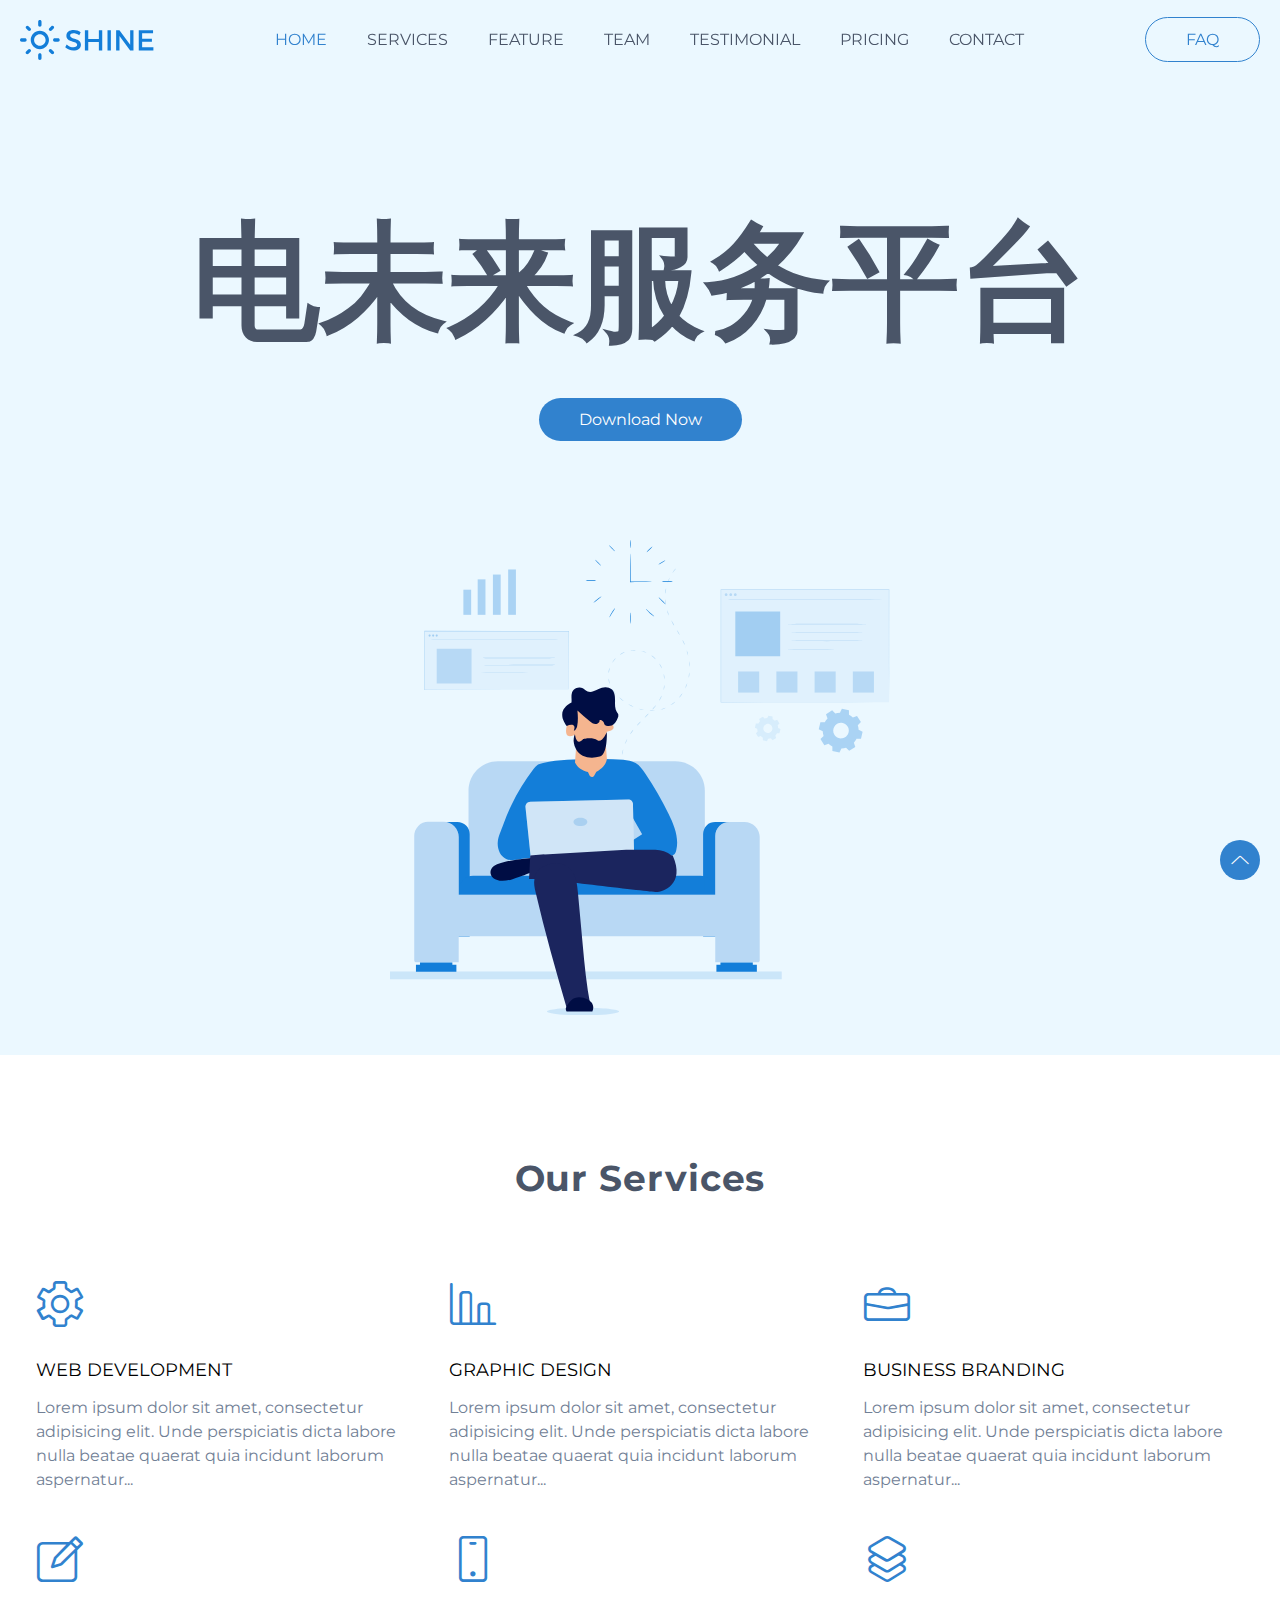
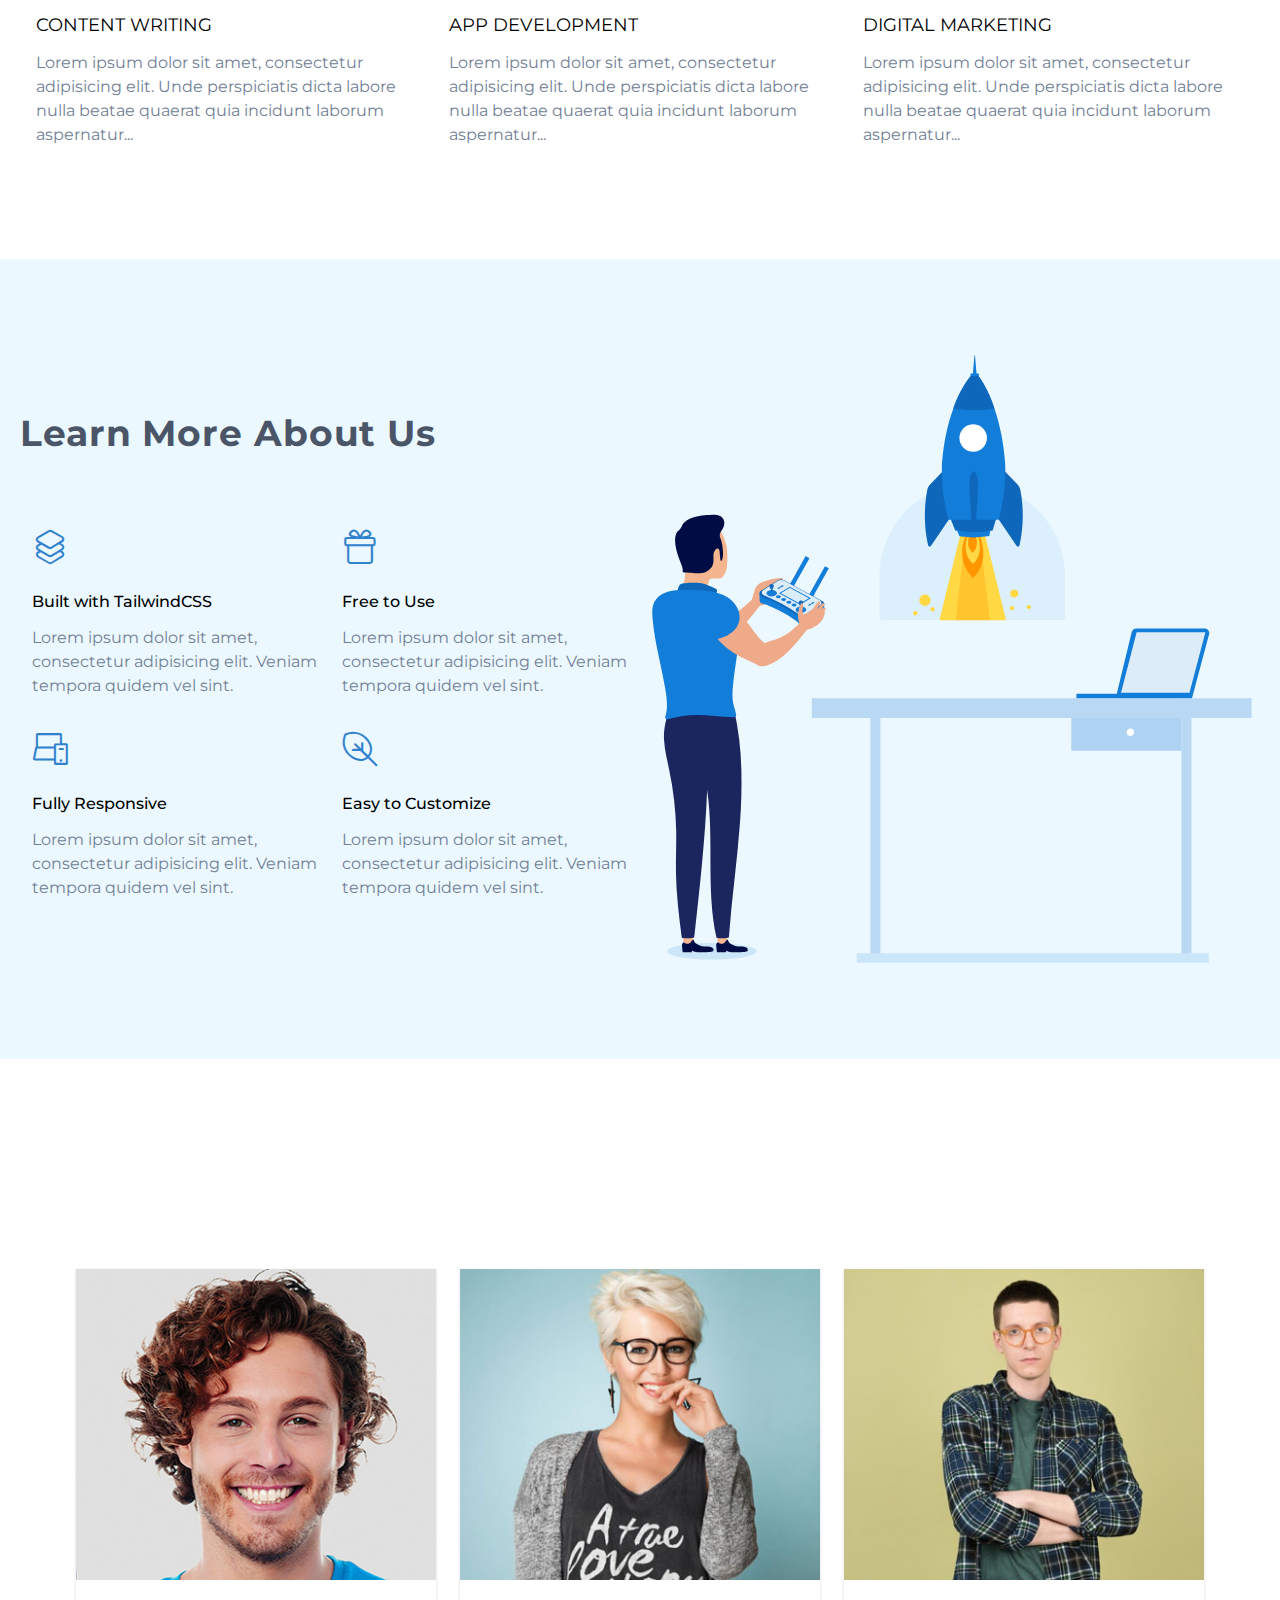
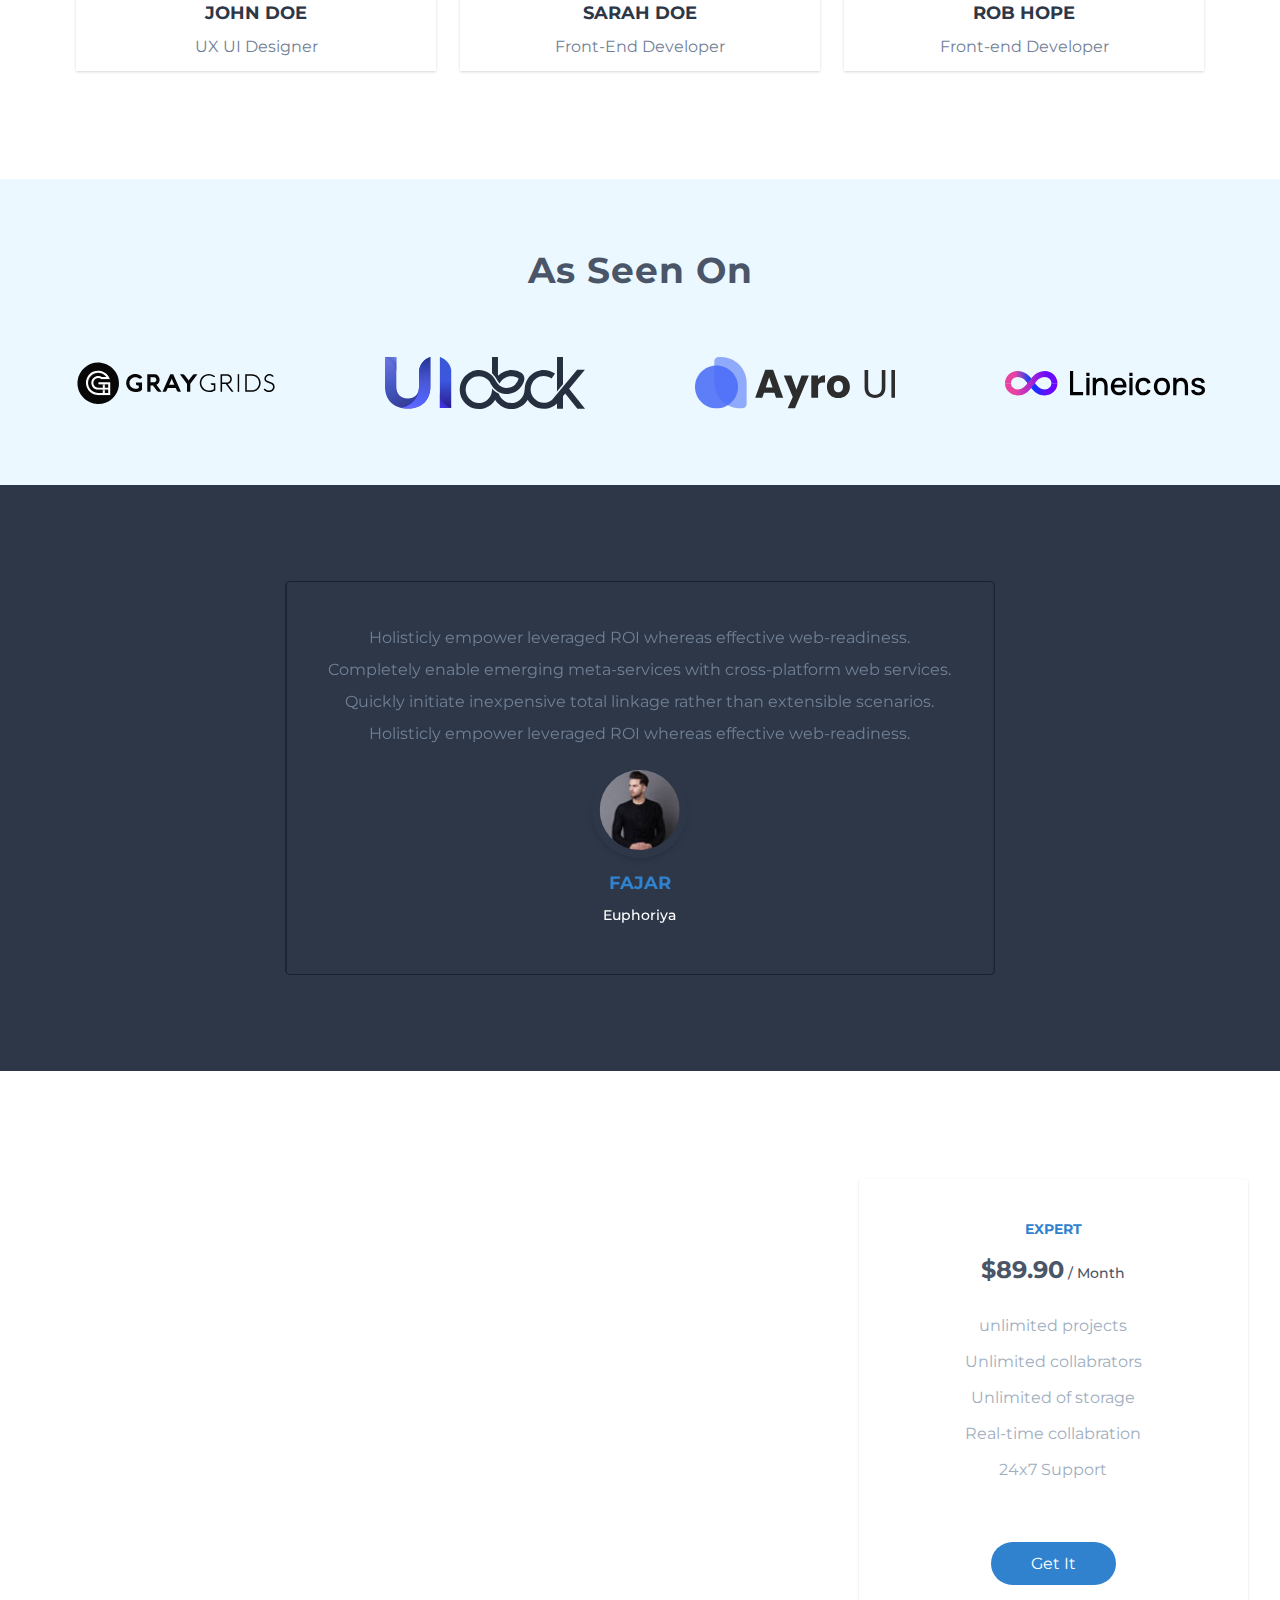
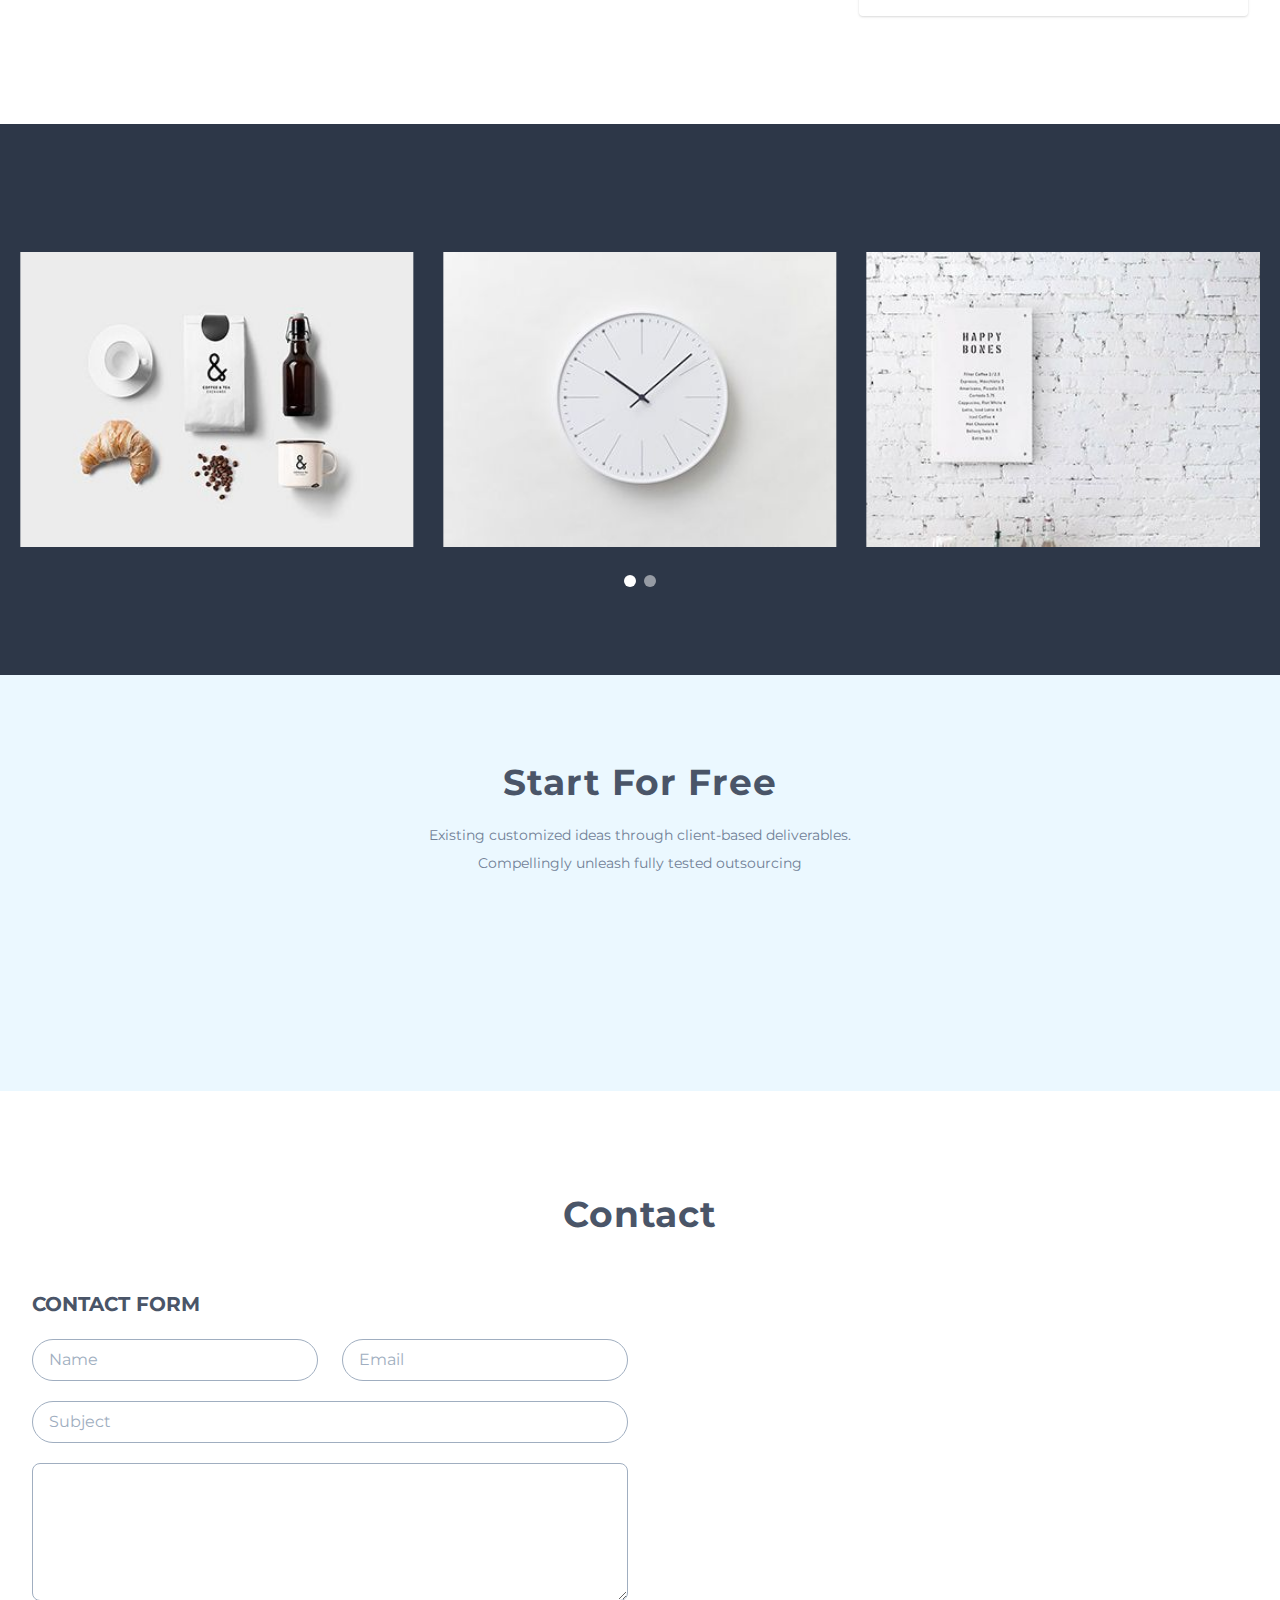
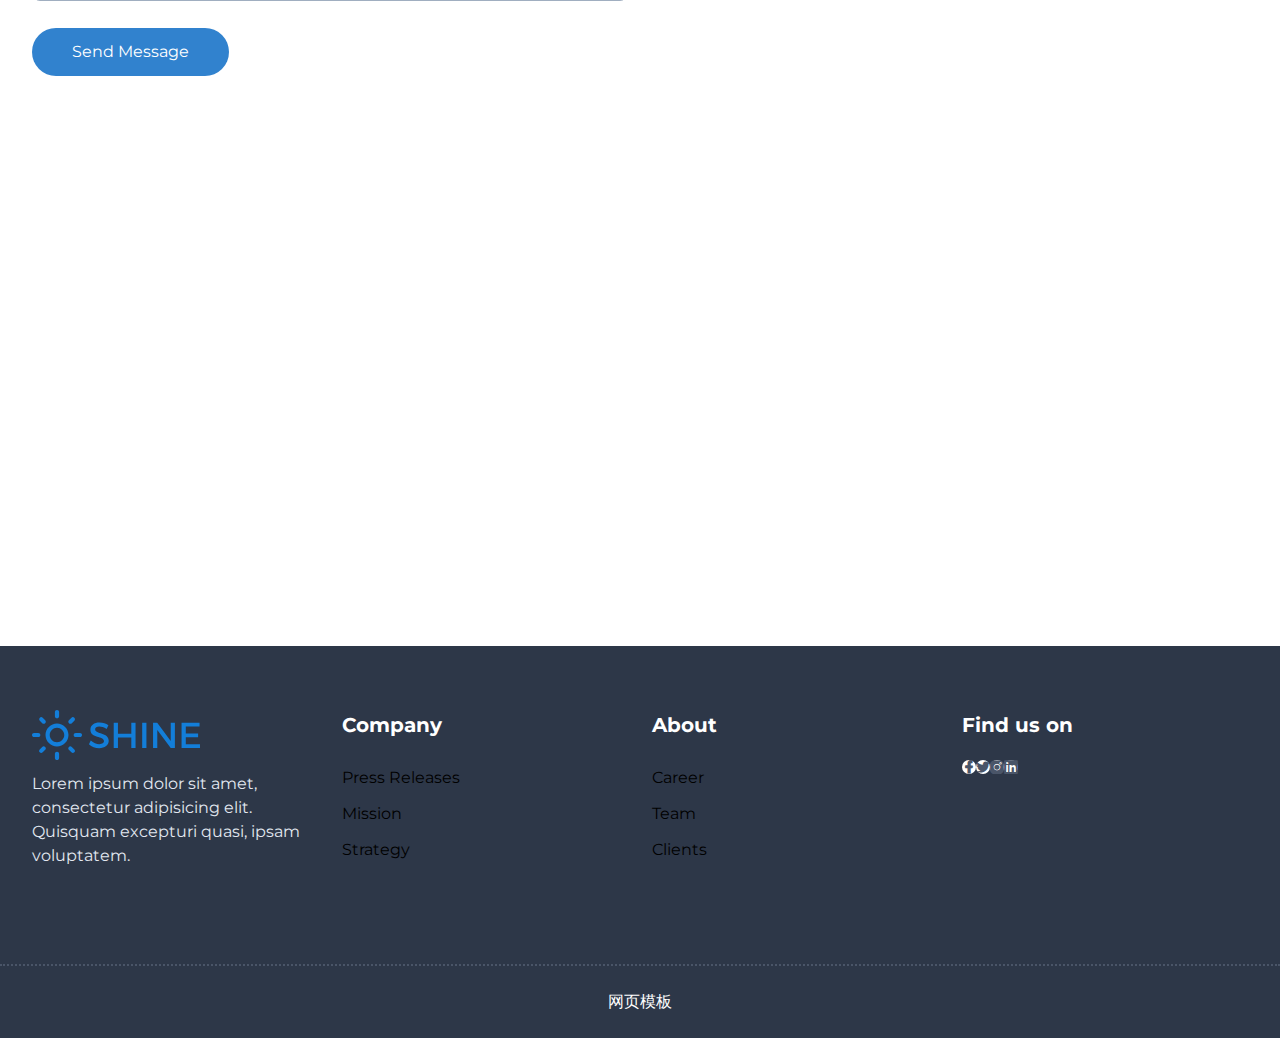
==== commit 59073d88: "maker" ====
--- a/index.html
+++ b/index.html
@@ -50,8 +50,7 @@
   <div class="container">
     <div class="flex justify-between">
       <div class="w-full text-center">
-        <h2 class="text-4xl font-bold leading-snug text-gray-700 mb-10 wow fadeInUp animated" data-wow-delay="1s" style="visibility: visible;-webkit-animation-delay: 1s; -moz-animation-delay: 1s; animation-delay: 1s;">Startup and SaaS Landing Page <br class="hidden lg:block">
-          Built with TailwindCSS</h2>
+        <h2 class="text-xxl font-bold leading-snug text-gray-700 mb-10 wow fadeInUp animated" data-wow-delay="1s" style="visibility: visible;-webkit-animation-delay: 1s; -moz-animation-delay: 1s; animation-delay: 1s;">电未来服务平台</h2>
         <div class="text-center mb-10 wow fadeInUp animated" data-wow-delay="1.2s" style="visibility: visible;-webkit-animation-delay: 1.2s; -moz-animation-delay: 1.2s; animation-delay: 1.2s;"> <a href="#" rel="nofollow" class="btn">Download Now</a> </div>
         <div class="text-center wow fadeInUp animated" data-wow-delay="1.6s" style="visibility: visible;-webkit-animation-delay: 1.6s; -moz-animation-delay: 1.6s; animation-delay: 1.6s;"> <img class="img-fluid mx-auto" alt="" src="assets/img/hero.svg"> </div>
       </div>
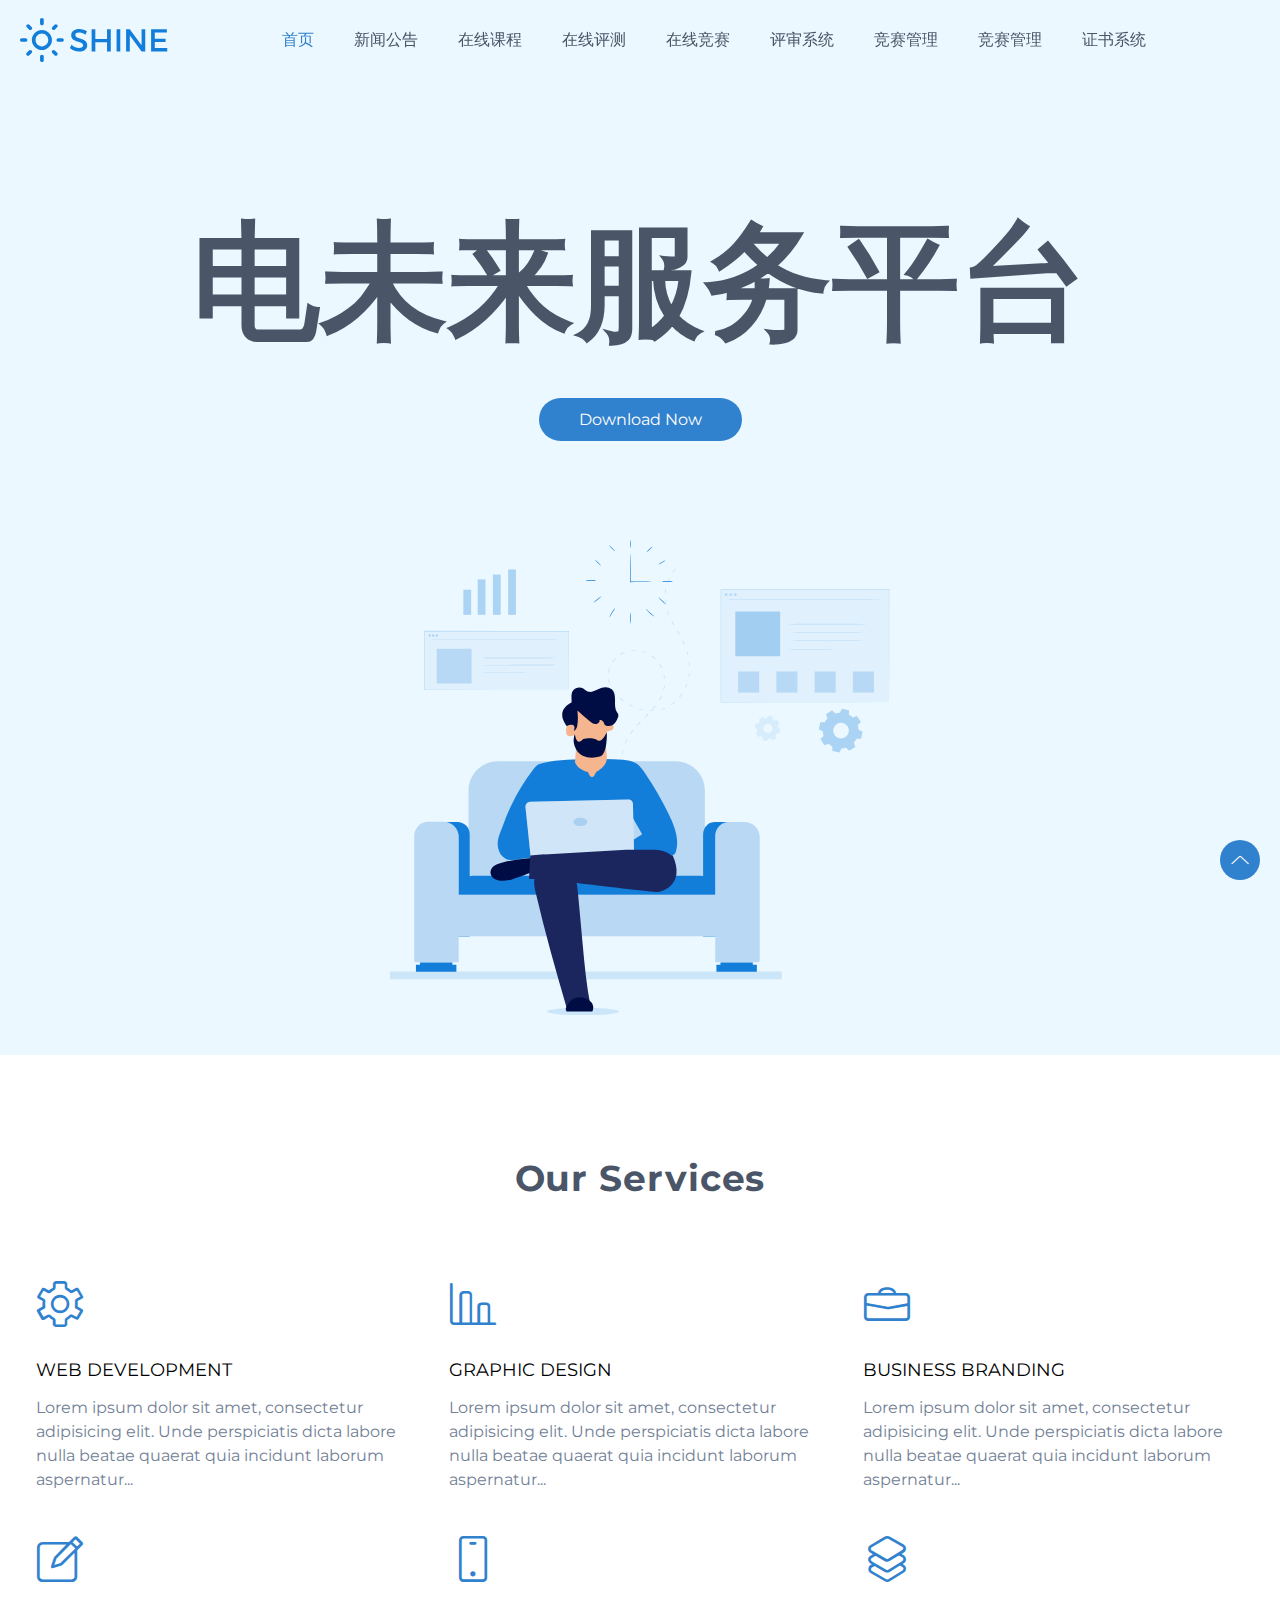
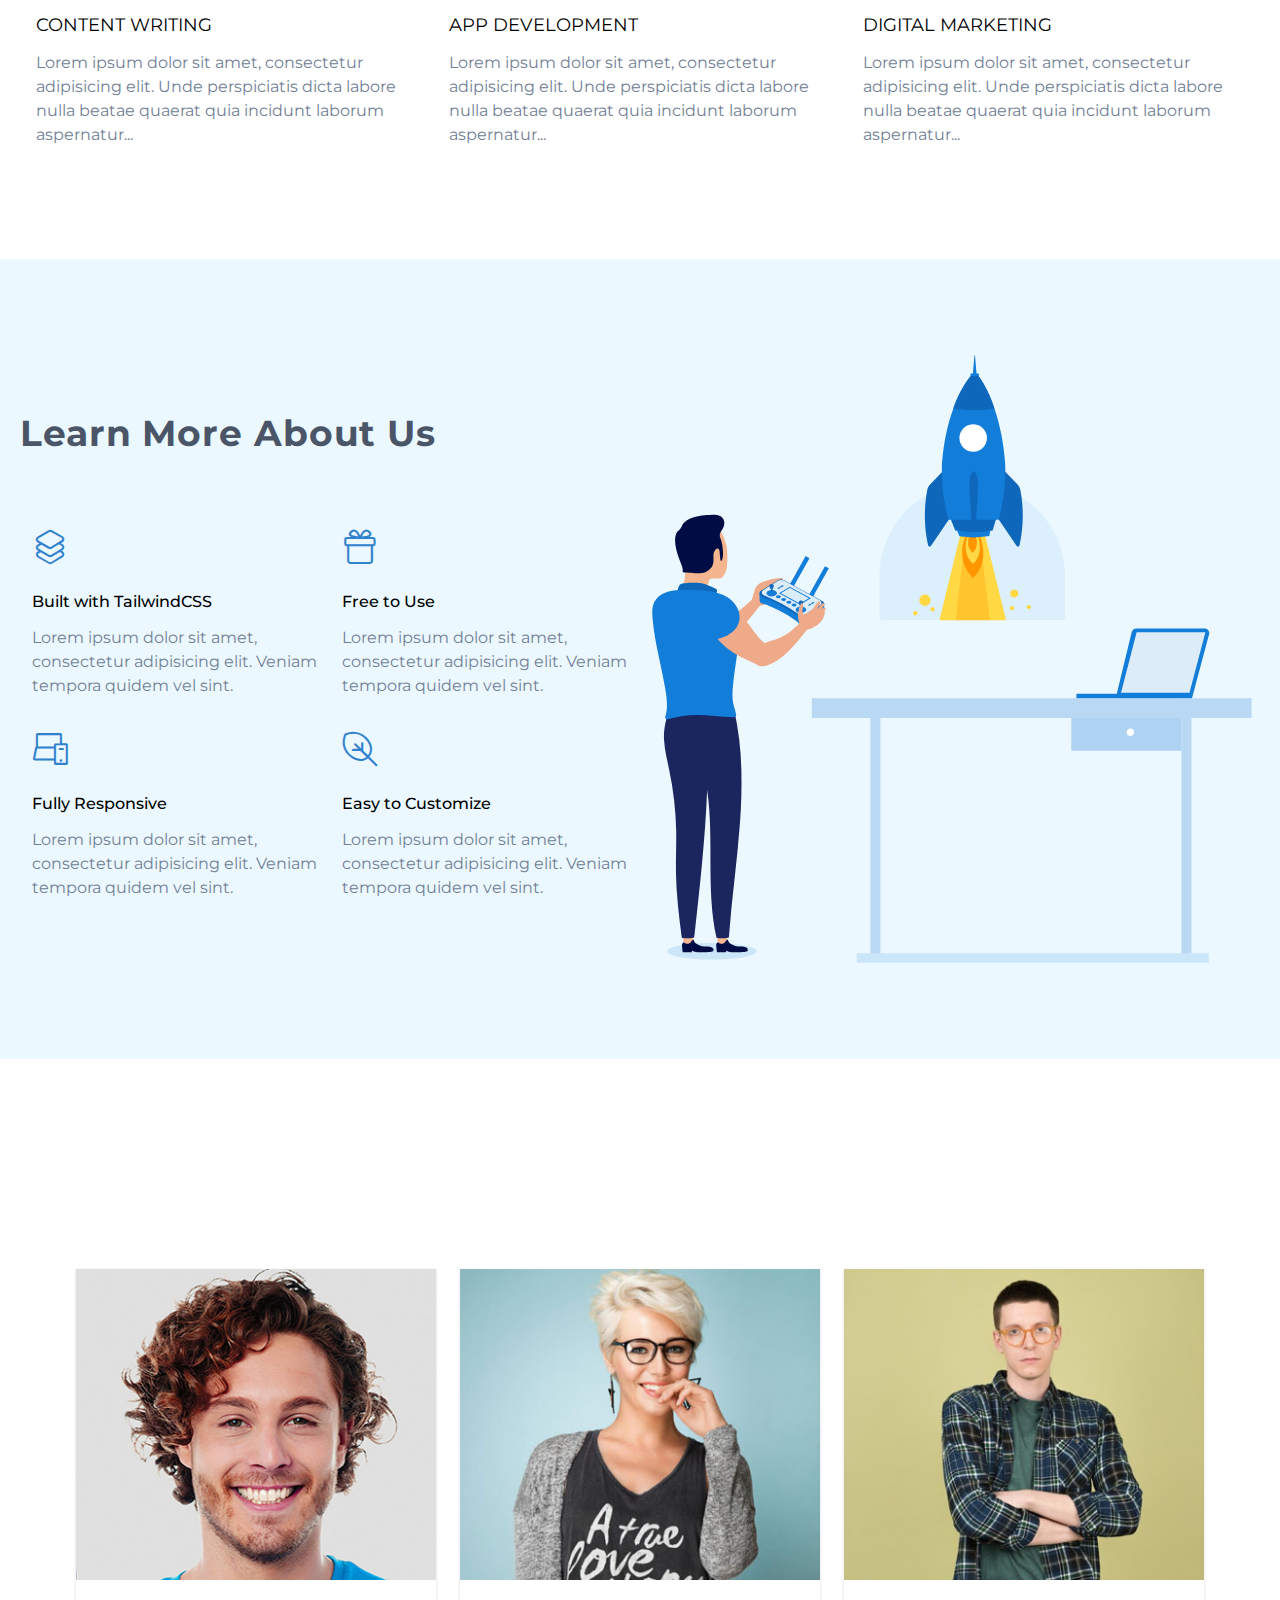
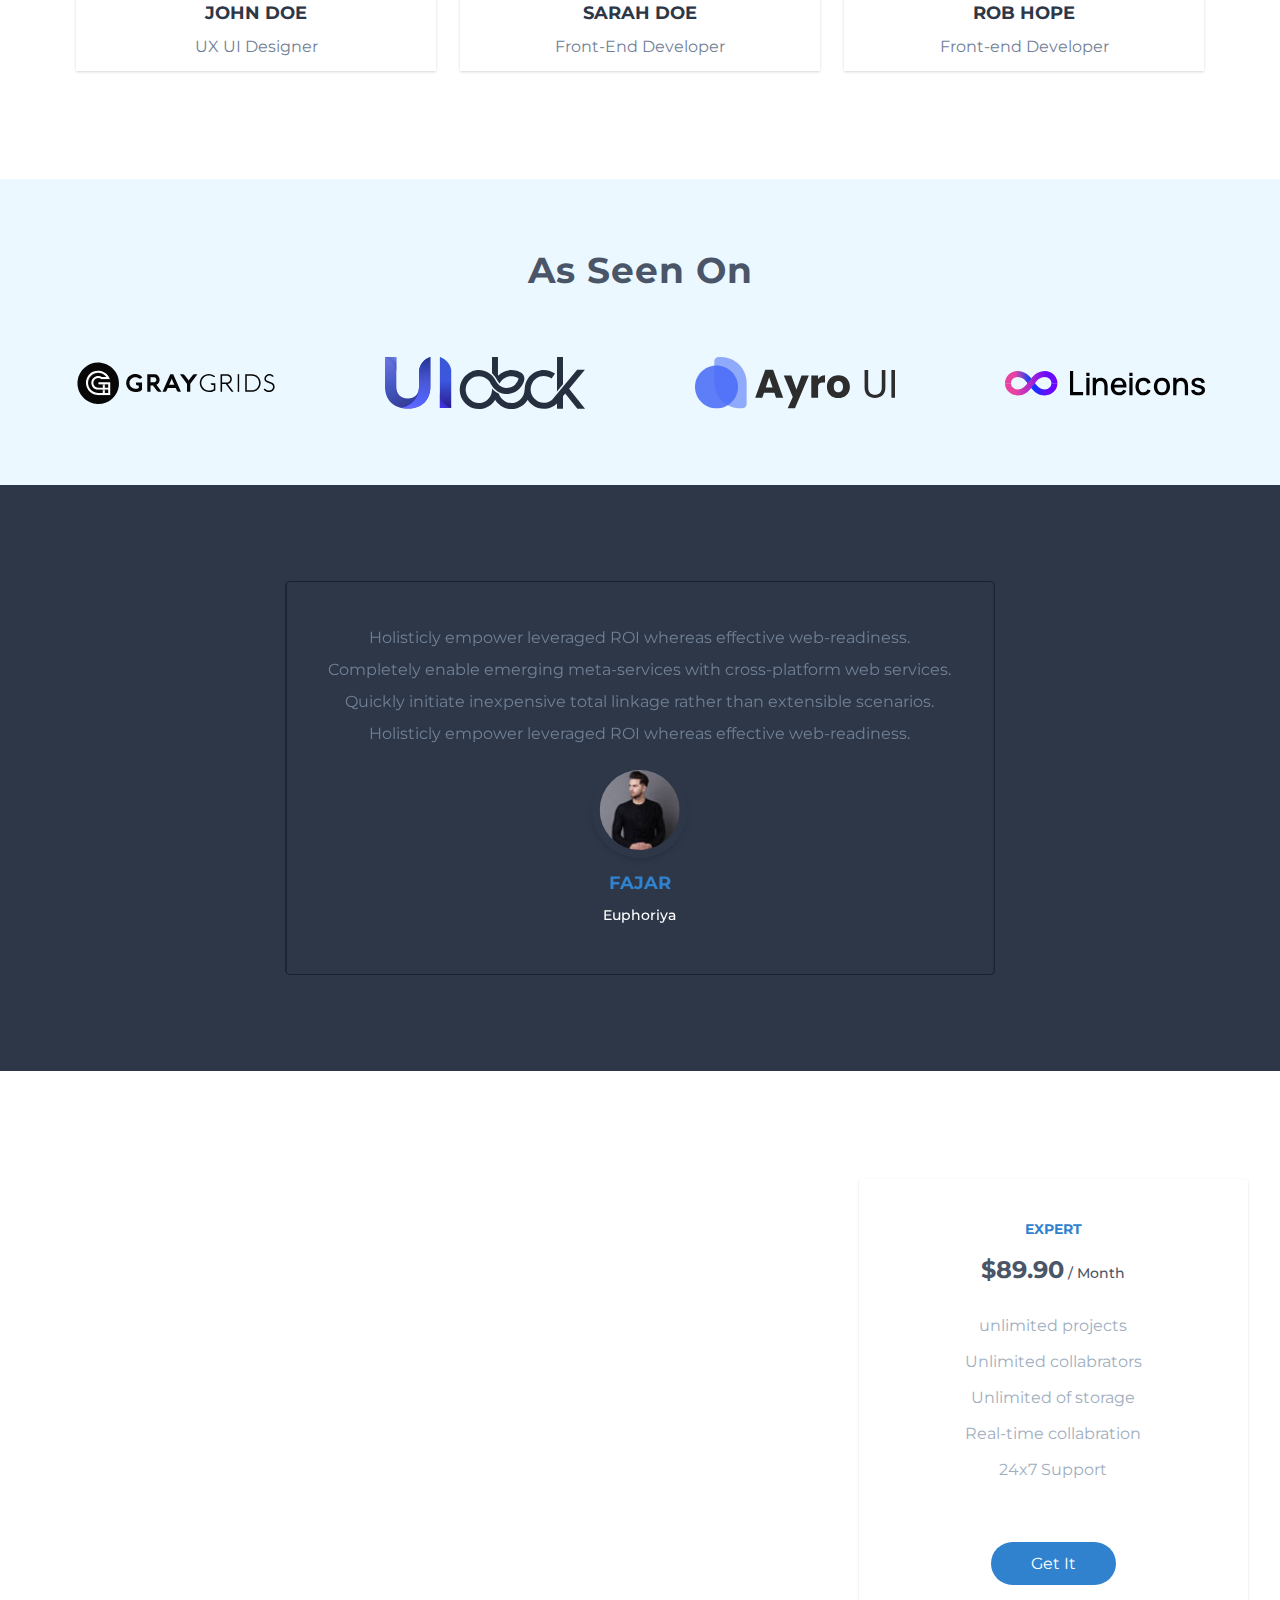
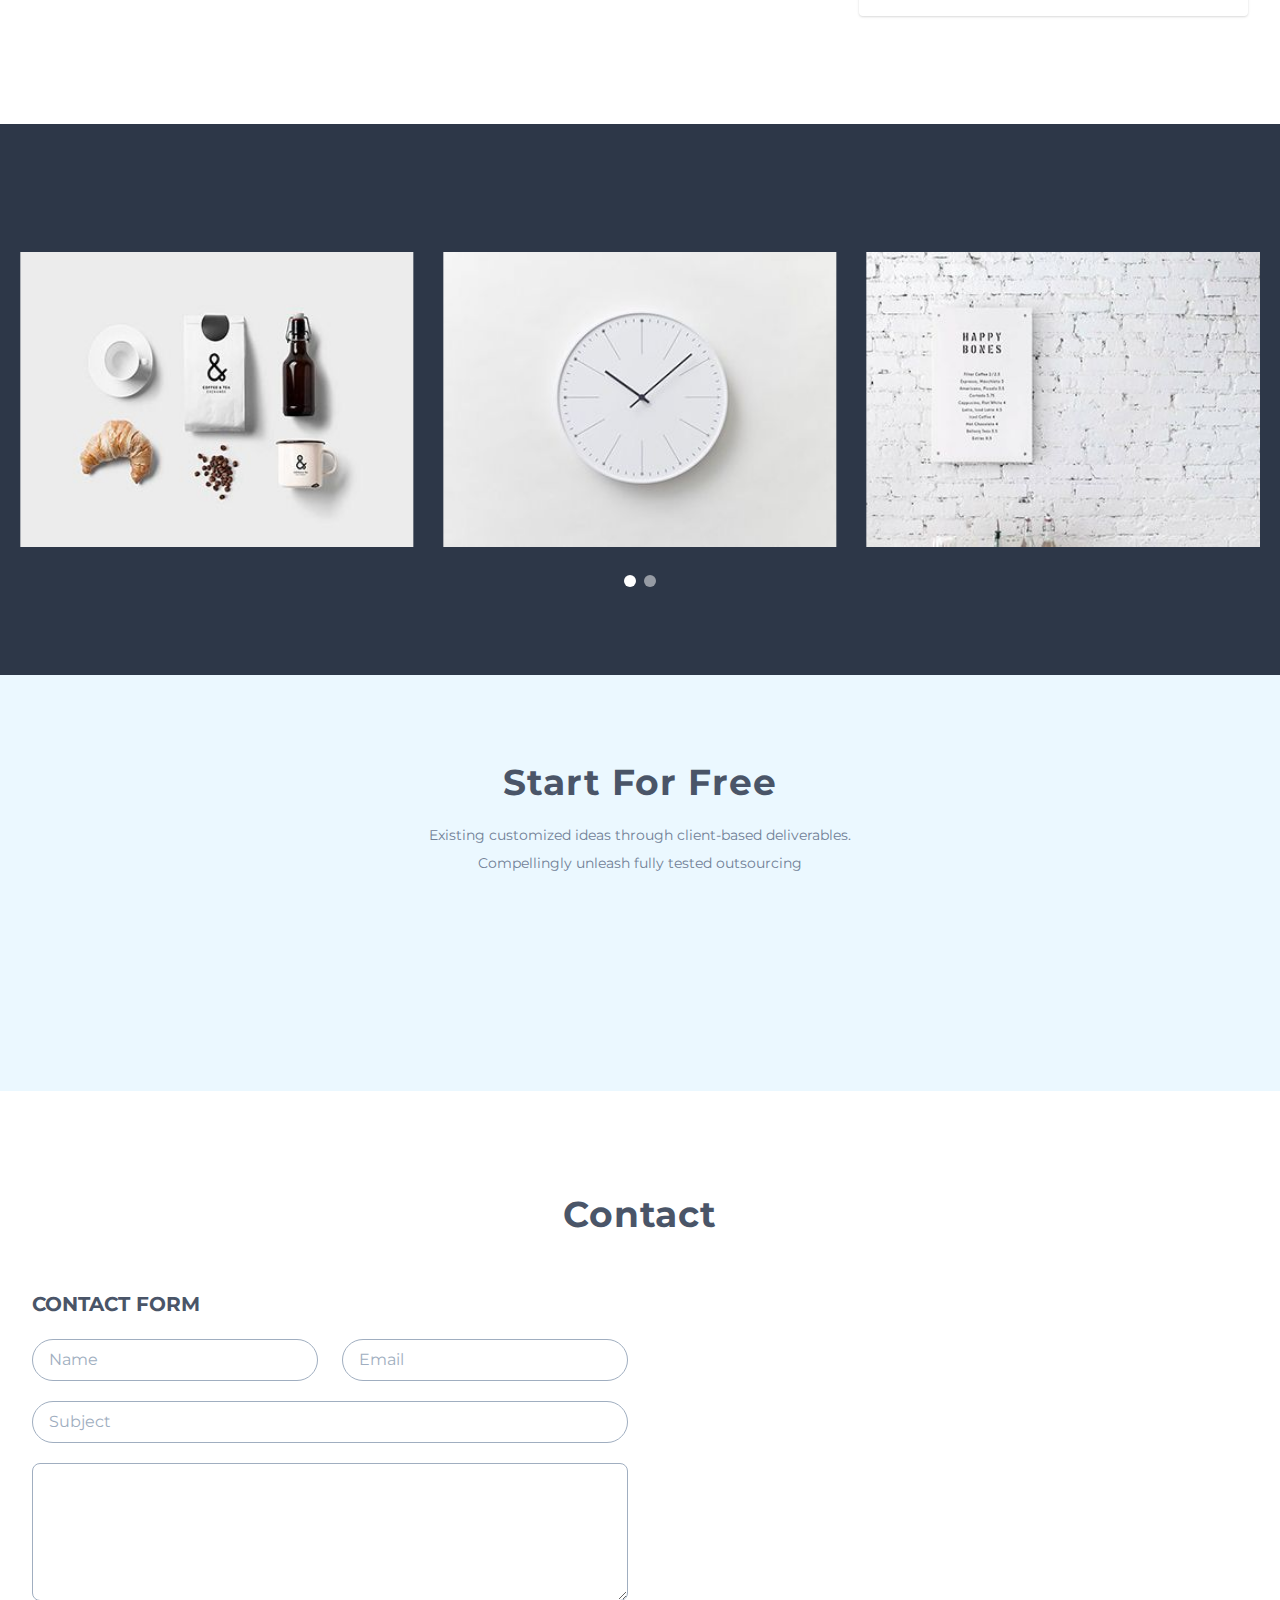
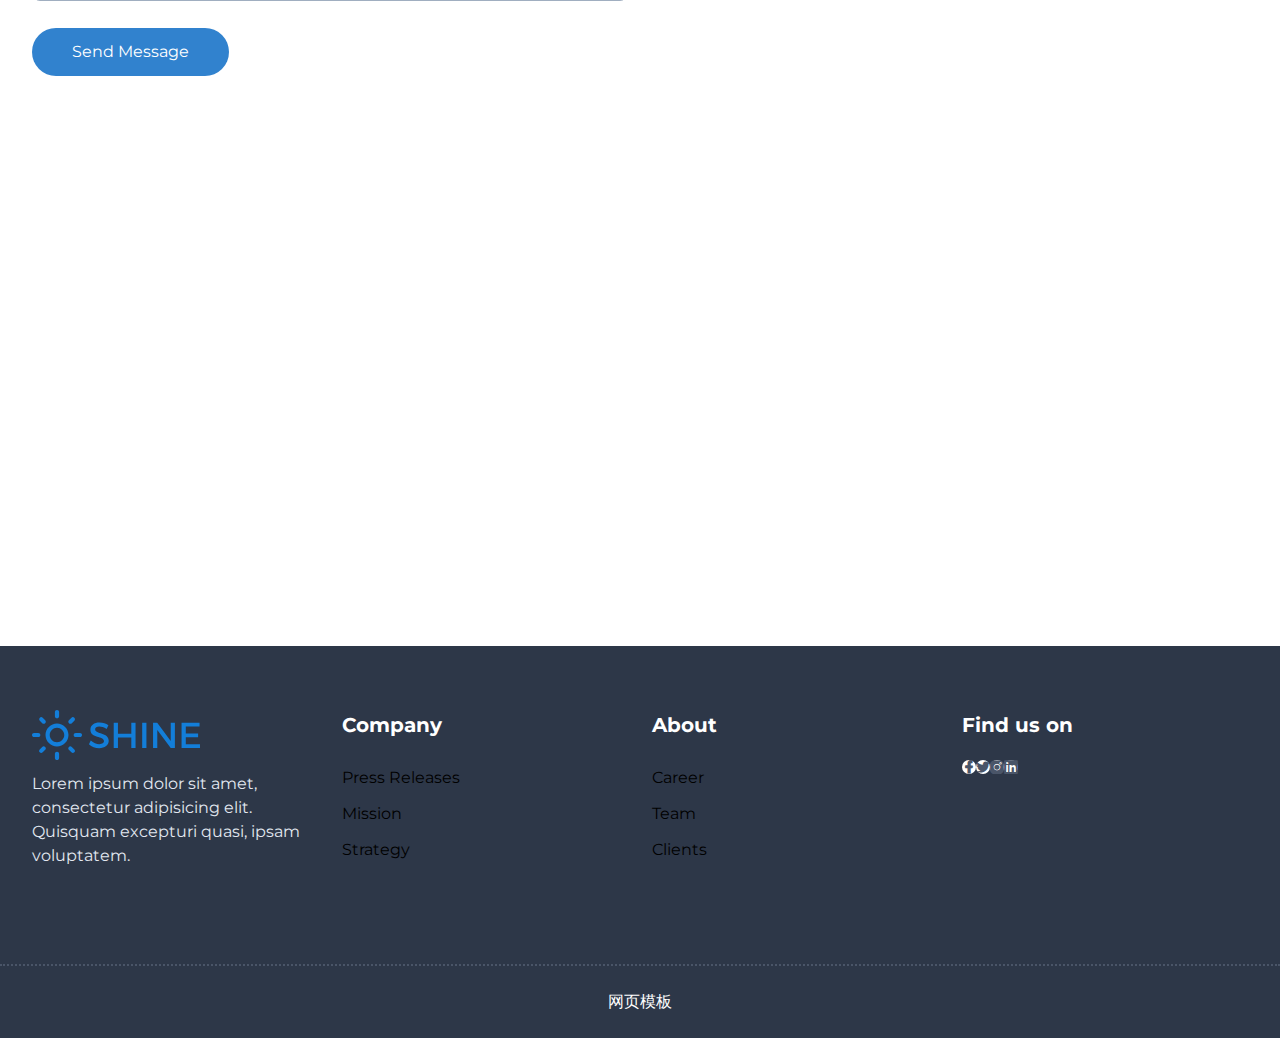
==== commit 269d6412: "Update index.html" ====
--- a/index.html
+++ b/index.html
@@ -29,16 +29,17 @@
         <button class="navbar-toggler focus:outline-none block lg:hidden" type="button" data-toggle="collapse" data-target="#navbarSupportedContent" aria-controls="navbarSupportedContent" aria-expanded="false" aria-label="Toggle navigation"> <span class="toggler-icon"></span> <span class="toggler-icon"></span> <span class="toggler-icon"></span> </button>
         <div class="collapse navbar-collapse hidden lg:block duration-300 shadow absolute top-100 left-0 mt-full bg-white z-20 px-5 py-3 w-full lg:static lg:bg-transparent lg:shadow-none" id="navbarSupportedContent">
           <ul class="navbar-nav mr-auto justify-center items-center lg:flex">
-            <li class="nav-item"> <a class="page-scroll active" href="#hero-area">Home</a> </li>
-            <li class="nav-item"> <a class="page-scroll" href="#services">Services</a> </li>
-            <li class="nav-item"> <a class="page-scroll" href="#feature">feature</a> </li>
-            <li class="nav-item"> <a class="page-scroll" href="#team">Team</a> </li>
-            <li class="nav-item"> <a class="page-scroll" href="#testimonial">Testimonial</a> </li>
-            <li class="nav-item"> <a class="page-scroll" href="#pricing">Pricing</a> </li>
-            <li class="nav-item"> <a class="page-scroll" href="#contact">Contact</a> </li>
+            <li class="nav-item"> <a class="page-scroll active" href="#1">首页</a> </li>
+            <li class="nav-item"> <a class="page-scroll" href="#2">新闻公告</a> </li>
+            <li class="nav-item"> <a class="page-scroll" href="#3">在线课程</a> </li>
+            <li class="nav-item"> <a class="page-scroll" href="#4">在线评测</a> </li>
+            <li class="nav-item"> <a class="page-scroll" href="#5">在线竞赛</a> </li>
+            <li class="nav-item"> <a class="page-scroll" href="#6">评审系统</a> </li>
+            <li class="nav-item"> <a class="page-scroll" href="#7">竞赛管理</a> </li>
+            <li class="nav-item"> <a class="page-scroll" href="#8">竞赛管理</a> </li>
+            <li class="nav-item"> <a class="page-scroll" href="#9">证书系统</a> </li>
           </ul>
         </div>
-        <div class="header-btn hidden sm:block sm:absolute sm:right-0 sm:mr-16 lg:static lg:mr-0"> <a class="text-blue-600 border border-blue-600 px-10 py-3 rounded-full duration-300 hover:bg-blue-600 hover:text-white" href="#feature">FAQ</a> </div>
       </nav>
     </div>
   </div>
